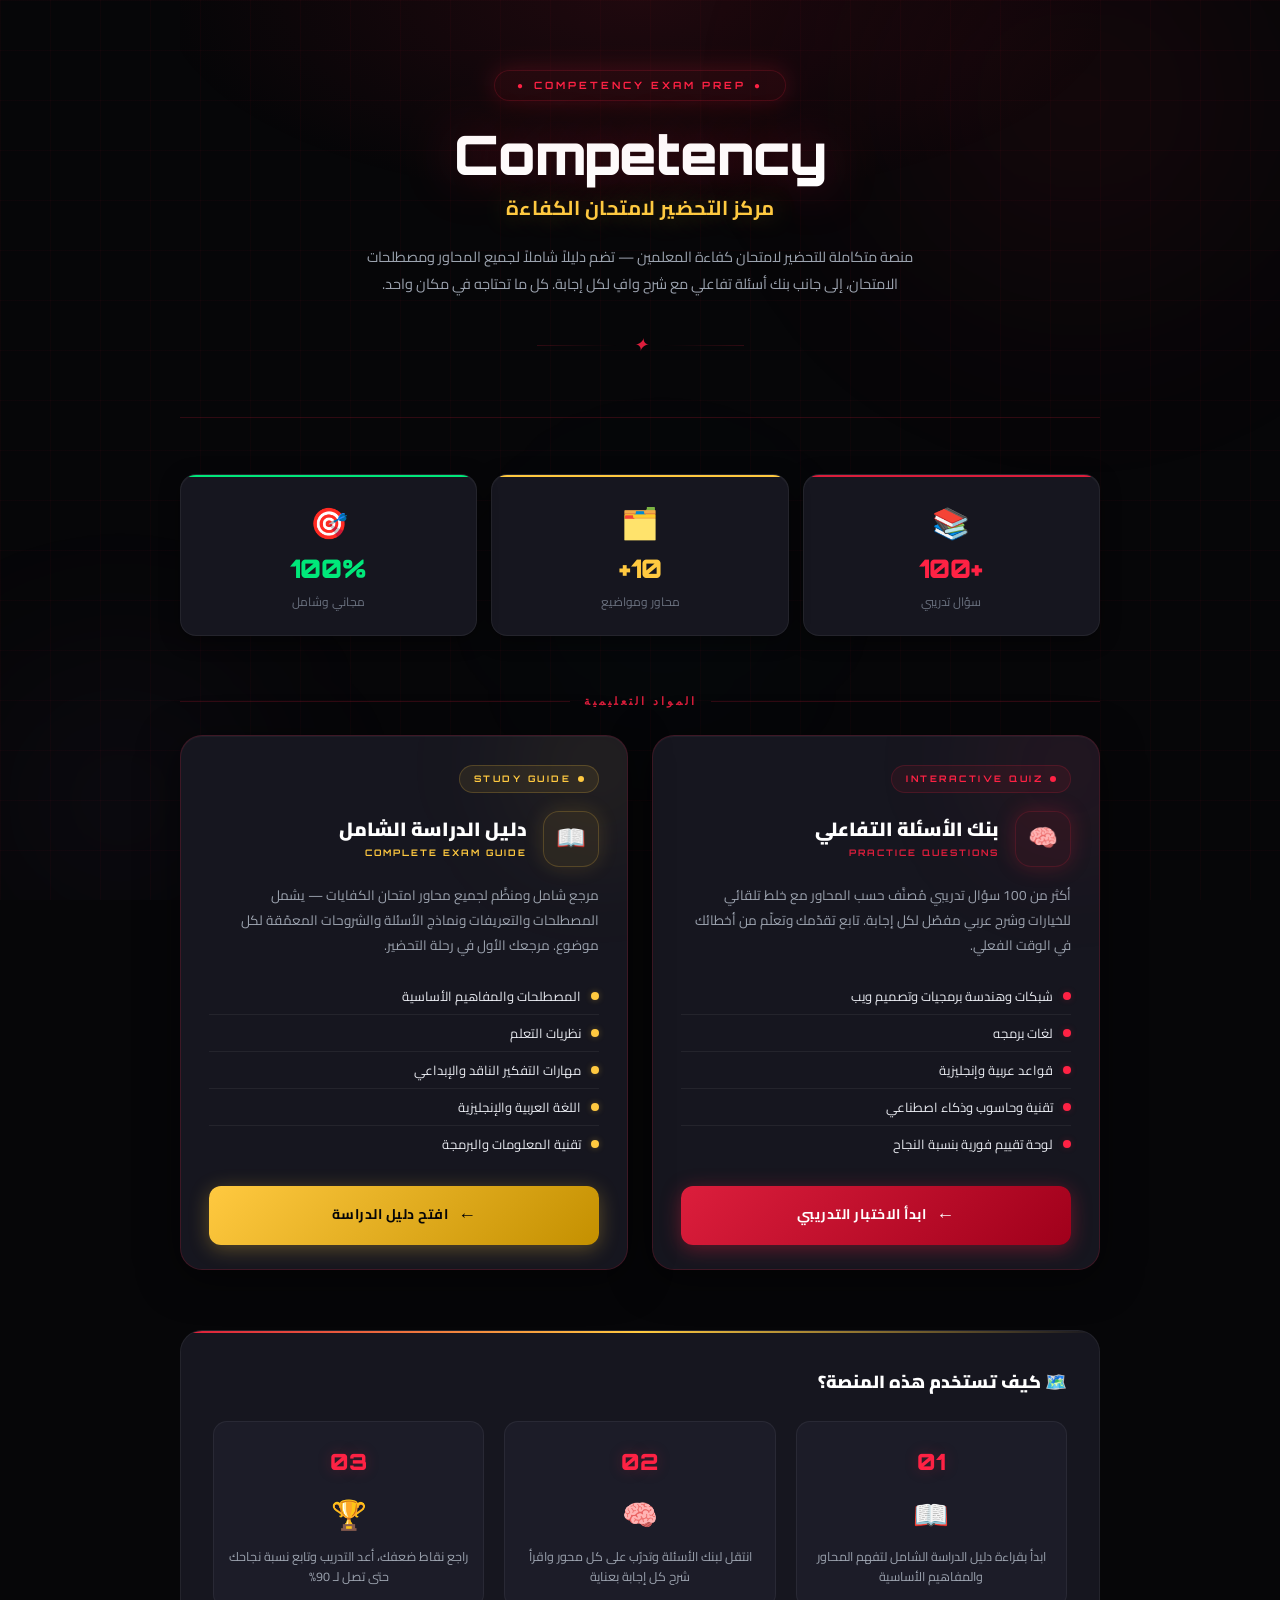
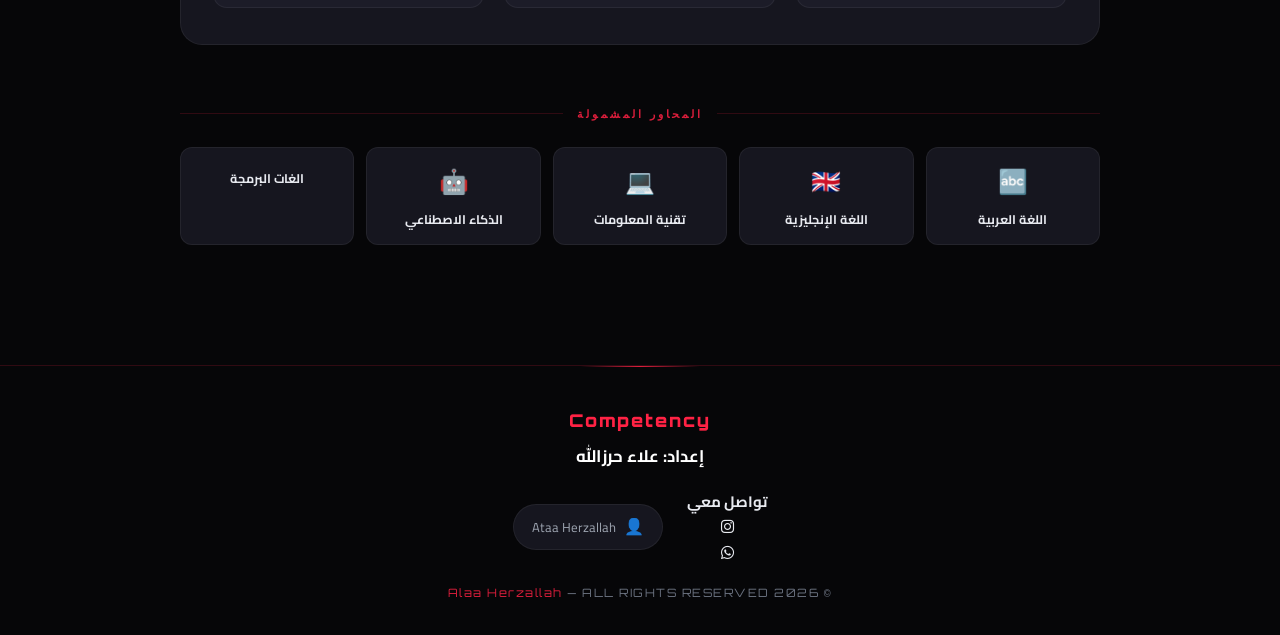
==== index.html @ ae992152 "Update exam guide link in index.html" ====
<!DOCTYPE html>
<html lang="ar" dir="rtl">

<head>
  <meta charset="UTF-8">
  <meta name="viewport" content="width=device-width, initial-scale=1.0">
  <title>كفاءة — المركز التعليمي</title>
  <link
    href="https://fonts.googleapis.com/css2?family=Orbitron:wght@400;600;700;900&family=Cairo:wght@300;400;600;700;900&family=Inter:wght@300;400;500;600;700&display=swap"
    rel="stylesheet">
  <link rel="stylesheet" href="https://cdnjs.cloudflare.com/ajax/libs/font-awesome/6.0.0-beta3/css/all.min.css">

  <style>
    /* ══════════════════════════════════════
   ROOT & RESET
══════════════════════════════════════ */
    :root {
      --black: #060608;
      --deep: #0d0d12;
      --surface: #111118;
      --card: #16161f;
      --card2: #1c1c28;
      --border: rgba(220, 30, 60, .2);
      --border2: rgba(255, 255, 255, .06);
      --red: #dc1e3c;
      --red2: #ff2244;
      --red-glow: rgba(220, 30, 60, .25);
      --red-dim: rgba(220, 30, 60, .08);
      --gold: #ffc940;
      --gold-dim: rgba(255, 201, 64, .08);
      --green: #00e87a;
      --blue: #00c8ff;
      --purple: #b48aff;
      --text: #e8eaf0;
      --muted: #6b7280;
      --muted2: #9ca3af;
    }

    *,
    *::before,
    *::after {
      margin: 0;
      padding: 0;
      box-sizing: border-box;
    }

    html {
      scroll-behavior: smooth;
    }

    body {
      font-family: Cairo, Inter, sans-serif;
      background: var(--black);
      color: var(--text);
      min-height: 100vh;
      overflow-x: hidden;
      font-size: 15px;
      line-height: 1.7;
    }

    a {
      text-decoration: none;
      color: inherit;
    }

    /* ══════════════════════════════════════
   ANIMATED BACKGROUND
══════════════════════════════════════ */
    .bg-layer {
      position: fixed;
      inset: 0;
      z-index: 0;
      pointer-events: none;
      overflow: hidden;
    }

    .bg-grid {
      position: absolute;
      inset: 0;
      background-image:
        linear-gradient(rgba(220, 30, 60, .04) 1px, transparent 1px),
        linear-gradient(90deg, rgba(220, 30, 60, .04) 1px, transparent 1px);
      background-size: 50px 50px;
    }

    .bg-orb {
      position: absolute;
      border-radius: 50%;
      filter: blur(90px);
      animation: orbPulse 8s ease-in-out infinite;
    }

    .orb1 {
      width: 600px;
      height: 600px;
      top: -200px;
      right: -100px;
      background: radial-gradient(circle, rgba(220, 30, 60, .09), transparent 70%);
      animation-delay: 0s;
    }

    .orb2 {
      width: 400px;
      height: 400px;
      bottom: -100px;
      left: -80px;
      background: radial-gradient(circle, rgba(180, 138, 255, .06), transparent 70%);
      animation-delay: -4s;
    }

    .orb3 {
      width: 300px;
      height: 300px;
      top: 50%;
      left: 40%;
      background: radial-gradient(circle, rgba(0, 200, 255, .04), transparent 70%);
      animation-delay: -2s;
    }

    @keyframes orbPulse {

      0%,
      100% {
        transform: scale(1)
      }

      50% {
        transform: scale(1.15)
      }
    }

    /* ══════════════════════════════════════
   LAYOUT
══════════════════════════════════════ */
    .page-wrap {
      position: relative;
      z-index: 1;
      max-width: 960px;
      margin: 0 auto;
      padding: 0 20px 60px;
    }

    /* ══════════════════════════════════════
   HERO HEADER
══════════════════════════════════════ */
    .hero {
      text-align: center;
      padding: 70px 24px 56px;
      position: relative;
      border-bottom: 1px solid var(--border);
      margin-bottom: 56px;
      overflow: hidden;
    }

    .hero::before {
      content: '';
      position: absolute;
      inset: 0;
      background: radial-gradient(ellipse 75% 70% at 50% 0%, rgba(220, 30, 60, .12), transparent 70%);
      pointer-events: none;
    }

    .hero-badge {
      display: inline-flex;
      align-items: center;
      gap: 8px;
      border: 1px solid var(--border);
      color: var(--red2);
      font-family: Orbitron, monospace;
      font-size: 10px;
      font-weight: 700;
      letter-spacing: 3px;
      padding: 6px 22px;
      border-radius: 20px;
      background: var(--red-dim);
      margin-bottom: 24px;
      text-transform: uppercase;
      box-shadow: 0 0 24px var(--red-glow);
      animation: badgePulse 3s ease-in-out infinite;
    }

    @keyframes badgePulse {

      0%,
      100% {
        box-shadow: 0 0 24px var(--red-glow)
      }

      50% {
        box-shadow: 0 0 44px rgba(220, 30, 60, .4)
      }
    }

    .hero-logo {
      font-family: Orbitron, monospace;
      font-size: clamp(2rem, 6vw, 3.4rem);
      font-weight: 900;
      color: #fff;
      letter-spacing: -1px;
      margin-bottom: 6px;
      text-shadow: 0 0 50px rgba(220, 30, 60, .4);
      line-height: 1.1;
    }

    .hero-logo span {
      color: var(--red2);
    }

    .hero-ar {
      font-family: Cairo, sans-serif;
      font-size: 1.25rem;
      font-weight: 700;
      color: var(--gold);
      margin-bottom: 18px;
      text-shadow: 0 0 24px rgba(255, 201, 64, .35);
      letter-spacing: .5px;
    }

    .hero-desc {
      font-size: 14.5px;
      color: var(--muted2);
      max-width: 580px;
      margin: 0 auto 32px;
      line-height: 1.9;
      direction: rtl;
    }

    /* Divider */
    .hero-divider {
      display: flex;
      align-items: center;
      justify-content: center;
      gap: 16px;
      margin-bottom: 0;
    }

    .hero-divider span {
      display: block;
      height: 1px;
      width: 80px;
      background: linear-gradient(90deg, transparent, var(--border));
    }

    .hero-divider span:last-child {
      background: linear-gradient(270deg, transparent, var(--border));
    }

    .hero-divider i {
      color: var(--red);
      font-size: 18px;
      animation: spin 8s linear infinite;
    }

    @keyframes spin {
      to {
        transform: rotate(360deg)
      }
    }

    /* ══════════════════════════════════════
   STATS ROW
══════════════════════════════════════ */
    .stats-row {
      display: grid;
      grid-template-columns: repeat(3, 1fr);
      gap: 14px;
      margin-bottom: 56px;
    }

    .stat-box {
      background: var(--card);
      border: 1px solid var(--border2);
      border-radius: 16px;
      padding: 22px 16px;
      text-align: center;
      position: relative;
      overflow: hidden;
      box-shadow: 0 4px 20px rgba(0, 0, 0, .4), 0 1px 0 rgba(255, 255, 255, .04) inset;
      transition: transform .25s, border-color .25s;
    }

    .stat-box:hover {
      transform: translateY(-3px);
      border-color: var(--border);
    }

    .stat-box::before {
      content: '';
      position: absolute;
      top: 0;
      left: 0;
      right: 0;
      height: 2px;
    }

    .stat-box:nth-child(1)::before {
      background: var(--red);
    }

    .stat-box:nth-child(2)::before {
      background: var(--gold);
    }

    .stat-box:nth-child(3)::before {
      background: var(--green);
    }

    .stat-icon {
      font-size: 1.9rem;
      margin-bottom: 8px;
      display: block;
    }

    .stat-num {
      font-family: Orbitron, monospace;
      font-size: 1.6rem;
      font-weight: 900;
      display: block;
      line-height: 1;
      margin-bottom: 6px;
    }

    .stat-box:nth-child(1) .stat-num {
      color: var(--red2);
    }

    .stat-box:nth-child(2) .stat-num {
      color: var(--gold);
    }

    .stat-box:nth-child(3) .stat-num {
      color: var(--green);
    }

    .stat-lbl {
      font-size: 12px;
      color: var(--muted);
      font-family: Cairo, sans-serif;
    }

    /* ══════════════════════════════════════
   SECTION TITLE
══════════════════════════════════════ */
    .sec-title {
      display: flex;
      align-items: center;
      gap: 14px;
      margin-bottom: 24px;
    }

    .sec-title-line {
      flex: 1;
      height: 1px;
      background: var(--border);
    }

    .sec-title-text {
      font-family: Orbitron, monospace;
      font-size: 11px;
      font-weight: 700;
      color: var(--red);
      letter-spacing: 3px;
      text-transform: uppercase;
      white-space: nowrap;
    }

    /* ══════════════════════════════════════
   CARDS GRID
══════════════════════════════════════ */
    .cards-grid {
      display: grid;
      grid-template-columns: repeat(auto-fit, minmax(380px, 1fr));
      gap: 24px;
      margin-bottom: 60px;
    }

    .resource-card {
      background: var(--card);
      border: 1px solid var(--border);
      border-radius: 22px;
      overflow: hidden;
      position: relative;
      transition: transform .3s, box-shadow .3s, border-color .3s;
      box-shadow: 0 8px 40px rgba(0, 0, 0, .5), 0 1px 0 rgba(255, 255, 255, .04) inset;
      animation: cardIn .4s ease both;
    }

    @keyframes cardIn {
      from {
        opacity: 0;
        transform: translateY(20px)
      }

      to {
        opacity: 1;
        transform: translateY(0)
      }
    }

    .resource-card:nth-child(2) {
      animation-delay: .12s;
    }

    .resource-card:hover {
      transform: translateY(-6px);
      box-shadow: 0 20px 60px rgba(0, 0, 0, .6), 0 0 40px var(--red-glow);
      border-color: var(--red2);
    }

    .card-glow {
      position: absolute;
      top: -80px;
      right: -80px;
      width: 220px;
      height: 220px;
      border-radius: 50%;
      filter: blur(60px);
      pointer-events: none;
      transition: opacity .3s;
    }

    .card-1 .card-glow {
      background: radial-gradient(circle, rgba(220, 30, 60, .15), transparent 70%);
    }

    .card-2 .card-glow {
      background: radial-gradient(circle, rgba(255, 201, 64, .12), transparent 70%);
    }

    .card-top {
      padding: 28px 28px 0;
      position: relative;
    }

    .card-tag {
      display: inline-flex;
      align-items: center;
      gap: 7px;
      font-family: Orbitron, monospace;
      font-size: 9px;
      font-weight: 700;
      letter-spacing: 2.5px;
      text-transform: uppercase;
      padding: 5px 14px;
      border-radius: 14px;
      margin-bottom: 18px;
    }

    .card-1 .card-tag {
      background: var(--red-dim);
      color: var(--red2);
      border: 1px solid var(--border);
    }

    .card-2 .card-tag {
      background: var(--gold-dim);
      color: var(--gold);
      border: 1px solid rgba(255, 201, 64, .2);
    }

    .card-tag-dot {
      width: 6px;
      height: 6px;
      border-radius: 50%;
      animation: tagBlink 2s ease-in-out infinite;
    }

    .card-1 .card-tag-dot {
      background: var(--red2);
    }

    .card-2 .card-tag-dot {
      background: var(--gold);
    }

    @keyframes tagBlink {

      0%,
      100% {
        opacity: 1
      }

      50% {
        opacity: .3
      }
    }

    .card-icon-wrap {
      display: flex;
      align-items: center;
      gap: 16px;
      margin-bottom: 16px;
    }

    .card-icon {
      width: 56px;
      height: 56px;
      border-radius: 16px;
      display: flex;
      align-items: center;
      justify-content: center;
      font-size: 24px;
      flex-shrink: 0;
    }

    .card-1 .card-icon {
      background: var(--red-dim);
      border: 1px solid var(--border);
      box-shadow: 0 0 20px var(--red-glow);
    }

    .card-2 .card-icon {
      background: var(--gold-dim);
      border: 1px solid rgba(255, 201, 64, .2);
      box-shadow: 0 0 20px rgba(255, 201, 64, .15);
    }

    .card-title-wrap {
      flex: 1;
    }

    .card-title {
      font-family: Cairo, sans-serif;
      font-size: 1.2rem;
      font-weight: 900;
      color: #fff;
      line-height: 1.3;
      margin-bottom: 3px;
      direction: rtl;
    }

    .card-en-title {
      font-family: Orbitron, monospace;
      font-size: 9px;
      font-weight: 700;
      letter-spacing: 2px;
      text-transform: uppercase;
    }

    .card-1 .card-en-title {
      color: var(--red);
    }

    .card-2 .card-en-title {
      color: var(--gold);
    }

    .card-body {
      padding: 0 28px 24px;
    }

    .card-desc {
      font-size: 13.5px;
      color: var(--muted2);
      line-height: 1.85;
      margin-bottom: 20px;
      direction: rtl;
    }

    /* Features list */
    .card-features {
      list-style: none;
      margin-bottom: 24px;
    }

    .card-features li {
      display: flex;
      align-items: center;
      gap: 10px;
      font-size: 13px;
      color: var(--text);
      padding: 7px 0;
      border-bottom: 1px solid var(--border2);
      direction: rtl;
    }

    .card-features li:last-child {
      border-bottom: none;
    }

    .feat-dot {
      width: 8px;
      height: 8px;
      border-radius: 50%;
      flex-shrink: 0;
    }

    .card-1 .feat-dot {
      background: var(--red2);
      box-shadow: 0 0 6px var(--red-glow);
    }

    .card-2 .feat-dot {
      background: var(--gold);
      box-shadow: 0 0 6px rgba(255, 201, 64, .3);
    }

    /* CTA Button */
    .card-cta {
      display: flex;
      align-items: center;
      justify-content: center;
      gap: 10px;
      width: 100%;
      padding: 14px 24px;
      border-radius: 12px;
      font-family: Cairo, sans-serif;
      font-size: 14px;
      font-weight: 700;
      letter-spacing: .5px;
      border: none;
      transition: .25s;
      cursor: pointer;
      position: relative;
      overflow: hidden;
    }

    .card-cta::before {
      content: '';
      position: absolute;
      inset: 0;
      background: rgba(255, 255, 255, 0);
      transition: .2s;
    }

    .card-cta:hover::before {
      background: rgba(255, 255, 255, .05);
    }

    .card-1 .card-cta {
      background: linear-gradient(135deg, var(--red), #a0001b);
      color: #fff;
      box-shadow: 0 4px 20px rgba(220, 30, 60, .4);
    }

    .card-1 .card-cta:hover {
      box-shadow: 0 6px 30px rgba(220, 30, 60, .6);
      transform: translateY(-1px);
    }

    .card-2 .card-cta {
      background: linear-gradient(135deg, var(--gold), #c49000);
      color: var(--black);
      box-shadow: 0 4px 20px rgba(255, 201, 64, .3);
    }

    .card-2 .card-cta:hover {
      box-shadow: 0 6px 30px rgba(255, 201, 64, .5);
      transform: translateY(-1px);
    }

    .cta-arrow {
      font-size: 18px;
      transition: transform .25s;
    }

    .card-cta:hover .cta-arrow {
      transform: translateX(-4px);
    }

    /* ══════════════════════════════════════
   HOW TO USE SECTION
══════════════════════════════════════ */
    .how-section {
      background: var(--card);
      border: 1px solid var(--border2);
      border-radius: 22px;
      padding: 36px 32px;
      margin-bottom: 60px;
      position: relative;
      overflow: hidden;
    }

    .how-section::before {
      content: '';
      position: absolute;
      top: 0;
      left: 0;
      right: 0;
      height: 2px;
      background: linear-gradient(90deg, var(--red), var(--gold), transparent);
    }

    .how-title {
      font-family: Cairo, sans-serif;
      font-size: 1.1rem;
      font-weight: 900;
      color: #fff;
      margin-bottom: 24px;
      direction: rtl;
      display: flex;
      align-items: center;
      gap: 10px;
    }

    .steps-grid {
      display: grid;
      grid-template-columns: repeat(3, 1fr);
      gap: 20px;
    }

    .step-item {
      text-align: center;
      padding: 20px 12px;
      background: var(--card2);
      border-radius: 14px;
      border: 1px solid var(--border2);
      transition: .25s;
    }

    .step-item:hover {
      border-color: var(--border);
      transform: translateY(-2px);
    }

    .step-num {
      font-family: Orbitron, monospace;
      font-size: 1.4rem;
      font-weight: 900;
      color: var(--red2);
      display: block;
      margin-bottom: 10px;
      text-shadow: 0 0 14px var(--red-glow);
    }

    .step-icon {
      font-size: 1.8rem;
      display: block;
      margin-bottom: 8px;
    }

    .step-text {
      font-size: 12.5px;
      color: var(--muted2);
      font-family: Cairo, sans-serif;
      direction: rtl;
      line-height: 1.6;
    }

    /* ══════════════════════════════════════
   TOPICS SECTION
══════════════════════════════════════ */
    .topics-section {
      margin-bottom: 60px;
    }

    .topics-grid {
      display: grid;
      grid-template-columns: repeat(auto-fill, minmax(160px, 1fr));
      gap: 12px;
    }

    .topic-pill {
      background: var(--card);
      border: 1px solid var(--border2);
      border-radius: 12px;
      padding: 14px 16px;
      text-align: center;
      transition: .25s;
      cursor: default;
    }

    .topic-pill:hover {
      border-color: var(--red);
      background: var(--red-dim);
    }

    .topic-pill-icon {
      font-size: 1.5rem;
      display: block;
      margin-bottom: 6px;
    }

    .topic-pill-name {
      font-size: 12.5px;
      color: var(--text);
      font-family: Cairo, sans-serif;
      font-weight: 700;
    }

    /* ══════════════════════════════════════
   FOOTER
══════════════════════════════════════ */
    footer {
      border-top: 1px solid var(--border);
      padding: 40px 24px 32px;
      text-align: center;
      position: relative;
    }

    footer::before {
      content: '';
      position: absolute;
      top: 0;
      left: 50%;
      transform: translateX(-50%);
      width: 120px;
      height: 1px;
      background: linear-gradient(90deg, transparent, var(--red), transparent);
    }

    .footer-logo {
      font-family: Orbitron, monospace;
      font-size: 1.1rem;
      font-weight: 900;
      color: var(--red2);
      letter-spacing: 2px;
      margin-bottom: 6px;
    }

    .footer-name {
      font-family: Cairo, sans-serif;
      font-size: 1.05rem;
      font-weight: 700;
      color: #fff;
      margin-bottom: 18px;
    }

    .footer-info {
      display: flex;
      flex-wrap: wrap;
      align-items: center;
      justify-content: center;
      gap: 24px;
      margin-bottom: 18px;
    }

    .footer-item {
      display: flex;
      align-items: center;
      gap: 8px;
      font-size: 13px;
      color: var(--muted2);
      font-family: Cairo, sans-serif;
      background: var(--card);
      border: 1px solid var(--border2);
      padding: 8px 18px;
      border-radius: 50px;
      transition: .2s;
    }

    .footer-item:hover {
      border-color: var(--border);
      color: var(--text);
    }

    .footer-item-icon {
      font-size: 16px;
    }

    .footer-copy {
      font-size: 11.5px;
      color: var(--muted);
      font-family: Orbitron, monospace;
      letter-spacing: 1.5px;
    }

    .footer-copy span {
      color: var(--red);
    }

    /* ══════════════════════════════════════
   RESPONSIVE
══════════════════════════════════════ */
    @media (max-width: 640px) {
      .cards-grid {
        grid-template-columns: 1fr;
      }

      .stats-row {
        grid-template-columns: repeat(3, 1fr);
      }

      .steps-grid {
        grid-template-columns: 1fr;
      }

      .hero-logo {
        font-size: 1.8rem;
      }

      .how-section {
        padding: 24px 18px;
      }

      .footer-info {
        flex-direction: column;
        gap: 10px;
      }
    }
  </style>
</head>

<body>

  <!-- Animated Background -->
  <div class="bg-layer">
    <div class="bg-grid"></div>
    <div class="bg-orb orb1"></div>
    <div class="bg-orb orb2"></div>
    <div class="bg-orb orb3"></div>
  </div>

  <div class="page-wrap">

    <!-- ══════ HERO ══════ -->
    <header class="hero">
      <div class="hero-badge">
        <span>●</span> Competency EXAM PREP <span>●</span>
      </div>
      <h1 class="hero-logo">Competency</span></h1>
      <div class="hero-ar">مركز التحضير لامتحان الكفاءة</div>
      <p class="hero-desc">
        منصة متكاملة للتحضير لامتحان كفاءة المعلمين — تضم دليلاً شاملاً لجميع المحاور ومصطلحات الامتحان، إلى جانب بنك
        أسئلة تفاعلي مع شرح وافٍ لكل إجابة. كل ما تحتاجه في مكان واحد.
      </p>
      <div class="hero-divider">
        <span></span>
        <i>✦</i>
        <span></span>
      </div>
    </header>

    <!-- ══════ STATS ══════ -->
    <div class="stats-row">
      <div class="stat-box">
        <span class="stat-icon">📚</span>
        <span class="stat-num">+100</span>
        <span class="stat-lbl">سؤال تدريبي</span>
      </div>
      <div class="stat-box">
        <span class="stat-icon">🗂️</span>
        <span class="stat-num">10+</span>
        <span class="stat-lbl">محاور ومواضيع</span>
      </div>
      <div class="stat-box">
        <span class="stat-icon">🎯</span>
        <span class="stat-num">100%</span>
        <span class="stat-lbl">مجاني وشامل</span>
      </div>
    </div>

    <!-- ══════ SECTION TITLE ══════ -->
    <div class="sec-title">
      <div class="sec-title-line"></div>
      <div class="sec-title-text">المواد التعليمية</div>
      <div class="sec-title-line"></div>
    </div>

    <!-- ══════ CARDS ══════ -->
    <div class="cards-grid">

      <!-- Card 1: Quiz -->
      <div class="resource-card card-1">
        <div class="card-glow"></div>
        <div class="card-top">
          <div class="card-tag">
            <span class="card-tag-dot"></span>
            INTERACTIVE QUIZ
          </div>
          <div class="card-icon-wrap">
            <div class="card-icon">🧠</div>
            <div class="card-title-wrap">
              <div class="card-title">بنك الأسئلة التفاعلي</div>
              <div class="card-en-title">Practice Questions</div>
            </div>
          </div>
        </div>
        <div class="card-body">
          <p class="card-desc">
            أكثر من 100 سؤال تدريبي مُصنَّف حسب المحاور مع خلط تلقائي للخيارات وشرح عربي مفصّل لكل إجابة. تابع تقدّمك
            وتعلّم من أخطائك في الوقت الفعلي.
          </p>
          <ul class="card-features">
            <li><span class="feat-dot"></span>شبكات وهندسة برمجيات وتصميم ويب</li>
            <li><span class="feat-dot"></span>لغات برمجه </li>
            <li><span class="feat-dot"></span>قواعد عربية وإنجليزية</li>
            <li><span class="feat-dot"></span>تقنية وحاسوب وذكاء اصطناعي</li>
            <li><span class="feat-dot"></span>لوحة تقييم فورية بنسبة النجاح</li>
          </ul>
          <a href="quiz.html" class="card-cta">
            <span class="cta-arrow">←</span>
            ابدأ الاختبار التدريبي
          </a>
        </div>
      </div>

      <!-- Card 2: Study Guide -->
      <div class="resource-card card-2">
        <div class="card-glow"></div>
        <div class="card-top">
          <div class="card-tag">
            <span class="card-tag-dot"></span>
            STUDY GUIDE
          </div>
          <div class="card-icon-wrap">
            <div class="card-icon">📖</div>
            <div class="card-title-wrap">
              <div class="card-title">دليل الدراسة الشامل</div>
              <div class="card-en-title">Complete Exam Guide</div>
            </div>
          </div>
        </div>
        <div class="card-body">
          <p class="card-desc">
            مرجع شامل ومنظَّم لجميع محاور امتحان الكفايات — يشمل المصطلحات والتعريفات ونماذج الأسئلة والشروحات المعمّقة
            لكل موضوع. مرجعك الأول في رحلة التحضير.
          </p>
          <ul class="card-features">
            <li><span class="feat-dot"></span>المصطلحات والمفاهيم الأساسية</li>
            <li><span class="feat-dot"></span>نظريات التعلم </li>
            <li><span class="feat-dot"></span>مهارات التفكير الناقد والإبداعي</li>
            <li><span class="feat-dot"></span>اللغة العربية والإنجليزية</li>
            <li><span class="feat-dot"></span>تقنية المعلومات والبرمجة</li>
          </ul>
          <a href="competency_exam_guide.html" class="card-cta">
            <span class="cta-arrow">←</span>
            افتح دليل الدراسة
          </a>
        </div>
      </div>

    </div>

    <!-- ══════ HOW TO USE ══════ -->
    <div class="how-section">
      <div class="how-title">🗺️ كيف تستخدم هذه المنصة؟</div>
      <div class="steps-grid">
        <div class="step-item">
          <span class="step-num">01</span>
          <span class="step-icon">📖</span>
          <div class="step-text">ابدأ بقراءة دليل الدراسة الشامل لتفهم المحاور والمفاهيم الأساسية</div>
        </div>
        <div class="step-item">
          <span class="step-num">02</span>
          <span class="step-icon">🧠</span>
          <div class="step-text">انتقل لبنك الأسئلة وتدرّب على كل محور واقرأ شرح كل إجابة بعناية</div>
        </div>
        <div class="step-item">
          <span class="step-num">03</span>
          <span class="step-icon">🏆</span>
          <div class="step-text">راجع نقاط ضعفك، أعد التدريب وتابع نسبة نجاحك حتى تصل لـ 90%</div>
        </div>
      </div>
    </div>

    <!-- ══════ TOPICS ══════ -->
    <div class="topics-section">
      <div class="sec-title">
        <div class="sec-title-line"></div>
        <div class="sec-title-text">المحاور المشمولة</div>
        <div class="sec-title-line"></div>
      </div>
      <div class="topics-grid">


        <div class="topic-pill">
          <span class="topic-pill-icon">🔤</span>
          <div class="topic-pill-name">اللغة العربية</div>
        </div>
        <div class="topic-pill">
          <span class="topic-pill-icon">🇬🇧</span>
          <div class="topic-pill-name">اللغة الإنجليزية</div>
        </div>
        <div class="topic-pill">
          <span class="topic-pill-icon">💻</span>
          <div class="topic-pill-name">تقنية المعلومات</div>
        </div>

        <div class="topic-pill">
          <span class="topic-pill-icon">🤖</span>
          <div class="topic-pill-name">الذكاء الاصطناعي</div>
        </div>
        <div class="topic-pill">
          <span class="topic-pill-icon"></span>
          <div class="topic-pill-name">الغات البرمجة</div>
        </div>
      </div>
    </div>

  </div><!-- end page-wrap -->

  <!-- ══════ FOOTER ══════ -->
  <footer>
    <div class="footer-logo">Competency</div>
    <div class="footer-name">إعداد: علاء حرزالله</div>
    <div class="footer-info">
<div class="footer-col">
          <h4>تواصل معي</h4>

          <div class="contact-cards">

            <a href="https://www.instagram.com/alaaherzallah05" target="_blank" class="contact-card instagram">
              <div class="c-icon">
                <i class="fab fa-instagram"></i>
              </div>
              <div class="c-info">
              </div>
            </a>

            <a href="https://wa.me/962775725298" target="_blank" class="contact-card whatsapp">
              <div class="c-icon">
                <i class="fab fa-whatsapp"></i>
              </div>
              <div class="c-info">              
              </div>
            </a>

          </div>
        </div>
      <div class="footer-item">
        <span class="footer-item-icon">👤</span>
        <span> Ataa Herzallah</span>
      </div>
    </div>
    <div class="footer-copy">© 2026 <span>Alaa Herzallah</span> — ALL RIGHTS RESERVED</div>
  </footer>

</body>

</html>
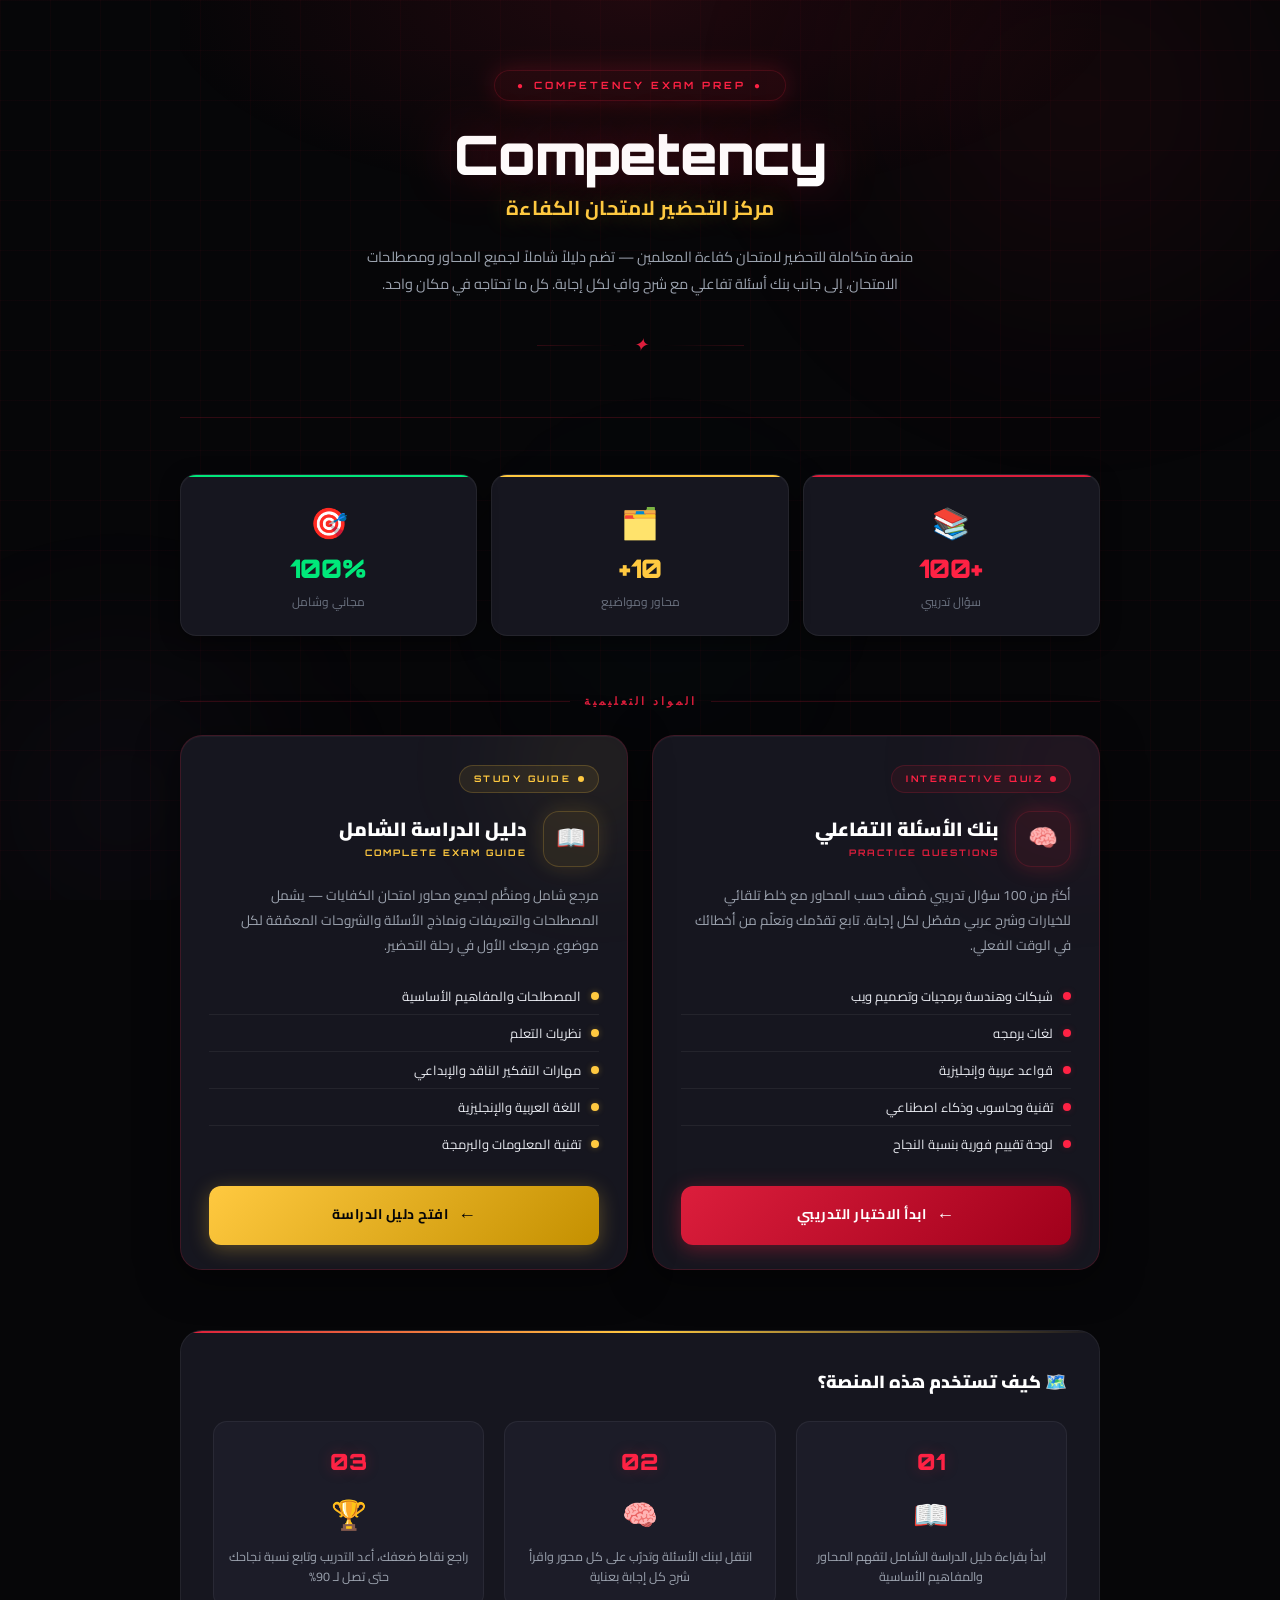
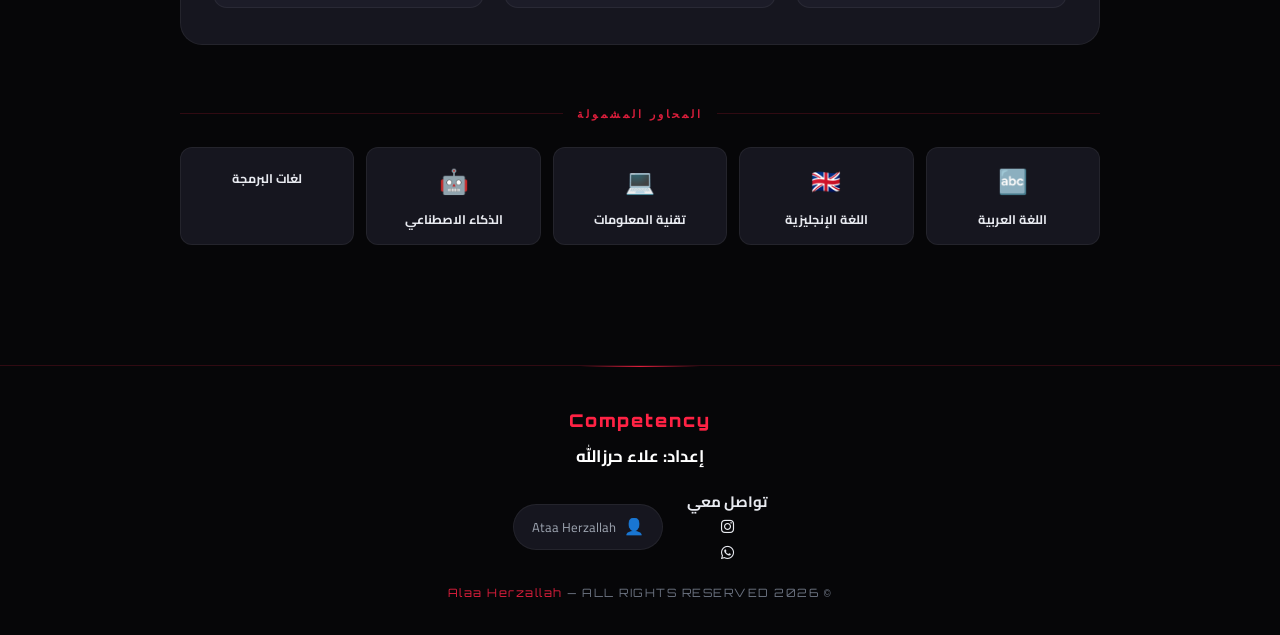
==== commit a161642e: "Fix HTML for programming languages topic pill" ====
--- a/index.html
+++ b/index.html
@@ -1072,8 +1072,8 @@
           <div class="topic-pill-name">الذكاء الاصطناعي</div>
         </div>
         <div class="topic-pill">
-          <span class="topic-pill-icon"></span>
-          <div class="topic-pill-name">الغات البرمجة</div>
+          <span class="topic-pill-icon"></></span>
+          <div class="topic-pill-name">لغات البرمجة</div>
         </div>
       </div>
     </div>
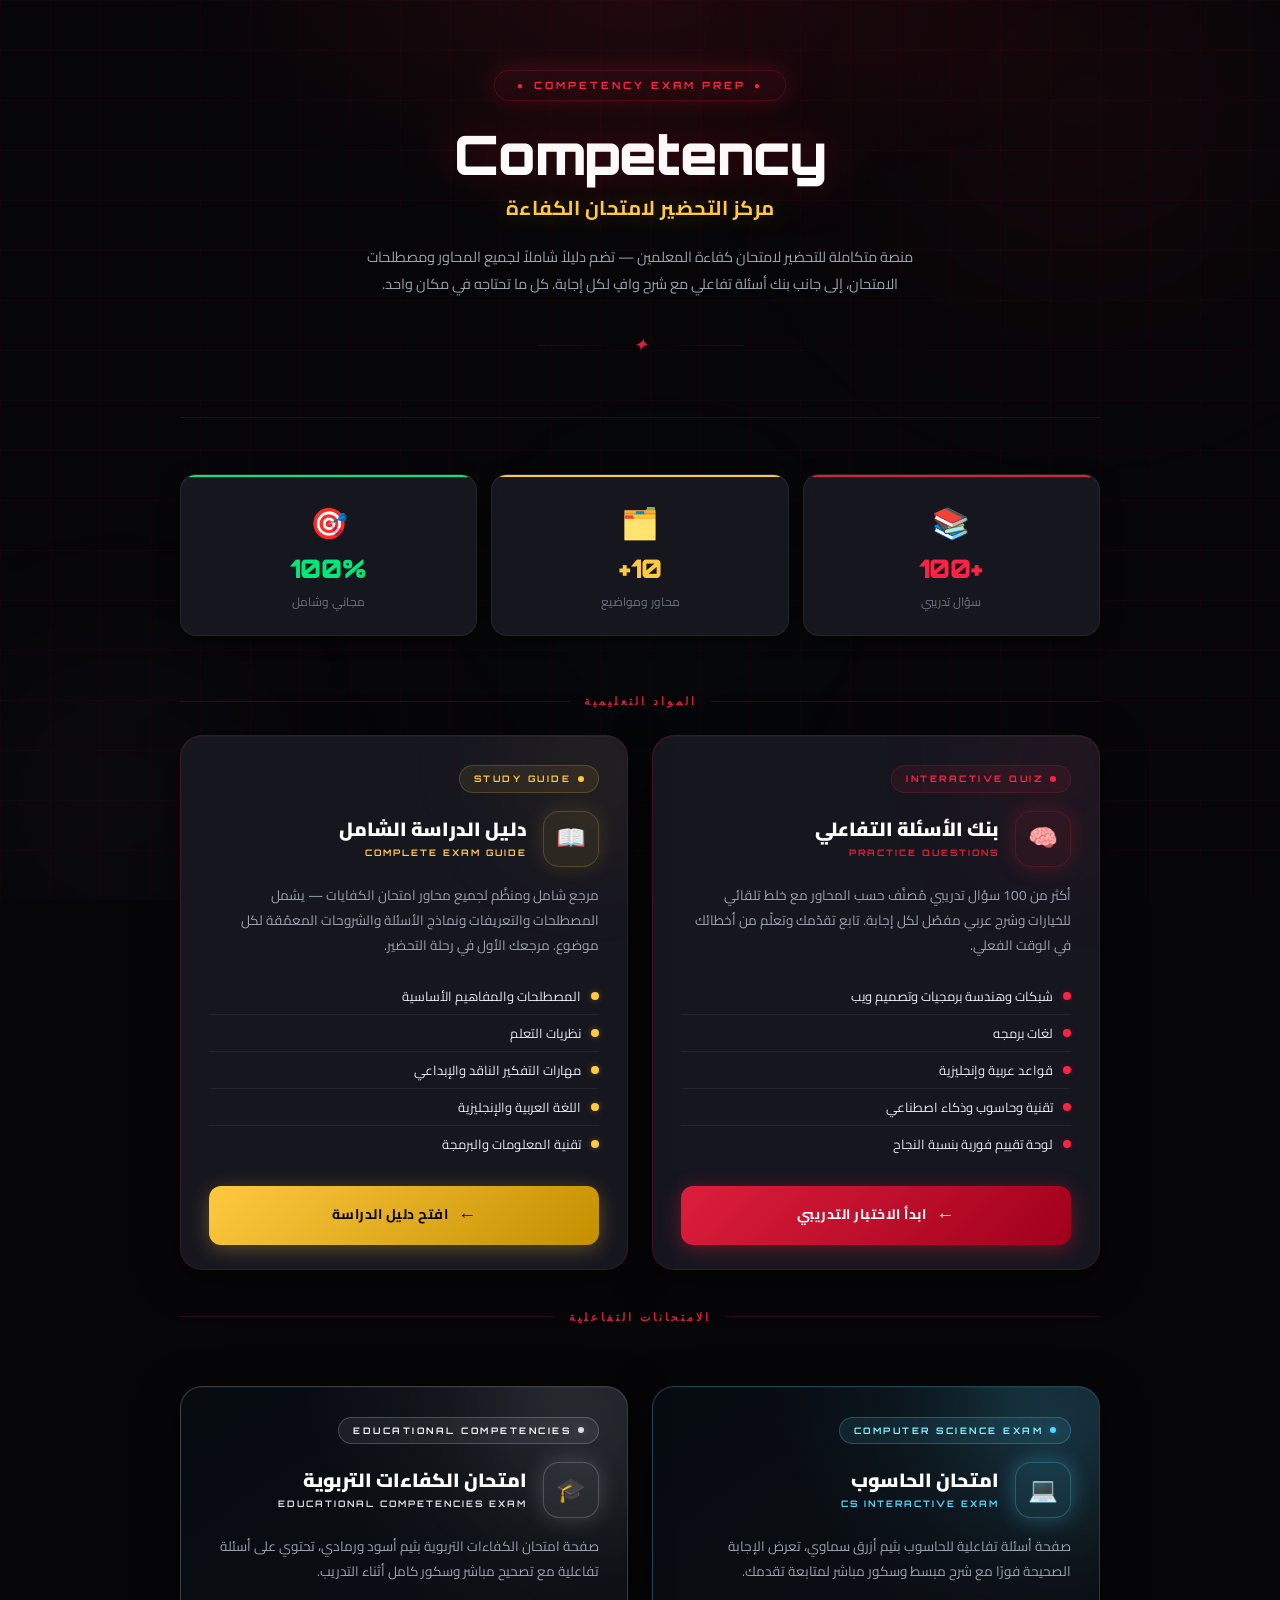
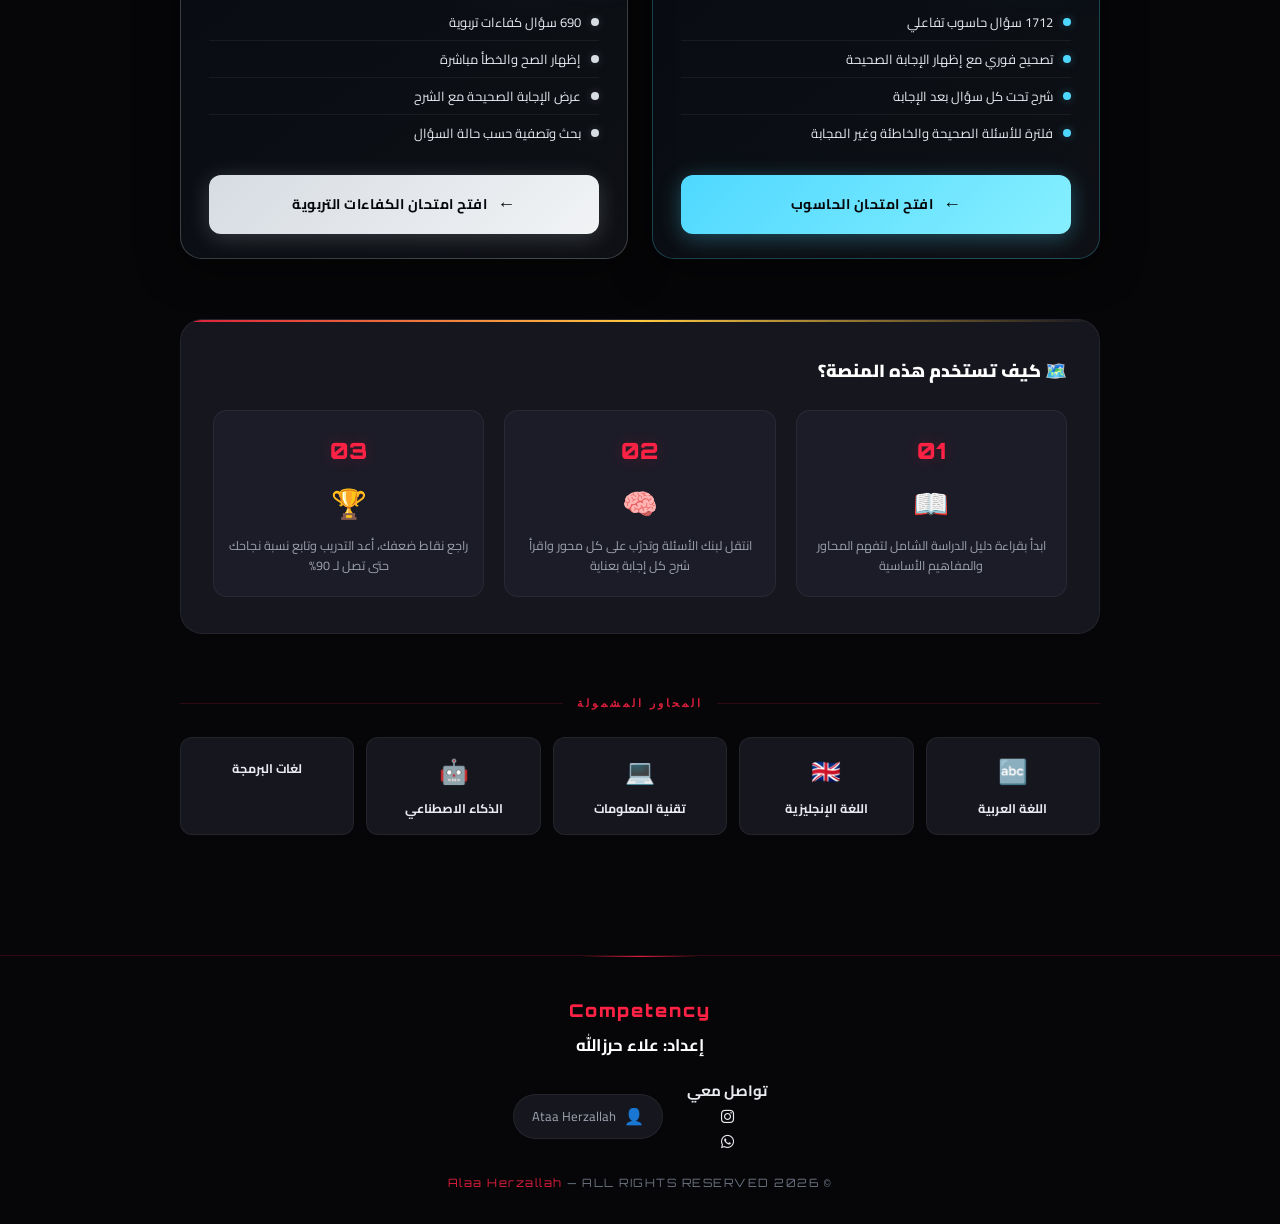
==== commit 658aefc8: "Add exam cards section with styles and content" ====
--- a/index.html
+++ b/index.html
@@ -658,6 +658,91 @@
       transform: translateX(-4px);
     }
 
+
+
+    /* ══════════════════════════════════════
+   EXAM CARDS THEMES
+══════════════════════════════════════ */
+    .exam-section {
+      margin-top: -22px;
+      margin-bottom: 60px;
+    }
+
+    .exam-card-cs {
+      --exam-main: #4fd8ff;
+      --exam-main2: #86efff;
+      --exam-dim: rgba(79, 216, 255, .09);
+      --exam-border: rgba(79, 216, 255, .26);
+      --exam-glow: rgba(79, 216, 255, .32);
+    }
+
+    .exam-card-edu {
+      --exam-main: #d7dce2;
+      --exam-main2: #f1f3f5;
+      --exam-dim: rgba(210, 214, 220, .08);
+      --exam-border: rgba(210, 214, 220, .24);
+      --exam-glow: rgba(210, 214, 220, .22);
+    }
+
+    .resource-card.exam-card-cs,
+    .resource-card.exam-card-edu {
+      border-color: var(--exam-border);
+      background:
+        radial-gradient(circle at 80% 0%, var(--exam-dim), transparent 40%),
+        linear-gradient(145deg, rgba(7, 12, 18, .96), rgba(15, 17, 22, .94));
+    }
+
+    .resource-card.exam-card-cs:hover,
+    .resource-card.exam-card-edu:hover {
+      border-color: var(--exam-main);
+      box-shadow: 0 20px 60px rgba(0, 0, 0, .62), 0 0 42px var(--exam-glow);
+    }
+
+    .exam-card-cs .card-glow,
+    .exam-card-edu .card-glow {
+      background: radial-gradient(circle, var(--exam-glow), transparent 70%);
+    }
+
+    .exam-card-cs .card-tag,
+    .exam-card-edu .card-tag {
+      background: var(--exam-dim);
+      color: var(--exam-main2);
+      border: 1px solid var(--exam-border);
+    }
+
+    .exam-card-cs .card-tag-dot,
+    .exam-card-edu .card-tag-dot,
+    .exam-card-cs .feat-dot,
+    .exam-card-edu .feat-dot {
+      background: var(--exam-main);
+      box-shadow: 0 0 10px var(--exam-glow);
+    }
+
+    .exam-card-cs .card-icon,
+    .exam-card-edu .card-icon {
+      background: var(--exam-dim);
+      border: 1px solid var(--exam-border);
+      box-shadow: 0 0 22px var(--exam-glow);
+    }
+
+    .exam-card-cs .card-en-title,
+    .exam-card-edu .card-en-title {
+      color: var(--exam-main);
+    }
+
+    .exam-card-cs .card-cta,
+    .exam-card-edu .card-cta {
+      background: linear-gradient(135deg, var(--exam-main), var(--exam-main2));
+      color: #05070a;
+      box-shadow: 0 4px 22px var(--exam-glow);
+    }
+
+    .exam-card-cs .card-cta:hover,
+    .exam-card-edu .card-cta:hover {
+      box-shadow: 0 7px 34px var(--exam-glow);
+      transform: translateY(-1px);
+    }
+
     /* ══════════════════════════════════════
    HOW TO USE SECTION
 ══════════════════════════════════════ */
@@ -1022,6 +1107,85 @@
 
     </div>
 
+
+
+    <!-- ══════ INTERACTIVE EXAMS ══════ -->
+    <div class="sec-title exam-section">
+      <div class="sec-title-line"></div>
+      <div class="sec-title-text">الامتحانات التفاعلية</div>
+      <div class="sec-title-line"></div>
+    </div>
+
+    <div class="cards-grid">
+
+      <!-- Card 3: CS Exam -->
+      <div class="resource-card exam-card-cs">
+        <div class="card-glow"></div>
+        <div class="card-top">
+          <div class="card-tag">
+            <span class="card-tag-dot"></span>
+            COMPUTER SCIENCE EXAM
+          </div>
+          <div class="card-icon-wrap">
+            <div class="card-icon">💻</div>
+            <div class="card-title-wrap">
+              <div class="card-title">امتحان الحاسوب</div>
+              <div class="card-en-title">CS Interactive Exam</div>
+            </div>
+          </div>
+        </div>
+        <div class="card-body">
+          <p class="card-desc">
+            صفحة أسئلة تفاعلية للحاسوب بثيم أزرق سماوي، تعرض الإجابة الصحيحة فورًا مع شرح مبسط وسكور مباشر لمتابعة تقدمك.
+          </p>
+          <ul class="card-features">
+            <li><span class="feat-dot"></span>1712 سؤال حاسوب تفاعلي</li>
+            <li><span class="feat-dot"></span>تصحيح فوري مع إظهار الإجابة الصحيحة</li>
+            <li><span class="feat-dot"></span>شرح تحت كل سؤال بعد الإجابة</li>
+            <li><span class="feat-dot"></span>فلترة للأسئلة الصحيحة والخاطئة وغير المجابة</li>
+          </ul>
+          <a href="CS.html" class="card-cta">
+            <span class="cta-arrow">←</span>
+            افتح امتحان الحاسوب
+          </a>
+        </div>
+      </div>
+
+      <!-- Card 4: Educational Competencies Exam -->
+      <div class="resource-card exam-card-edu">
+        <div class="card-glow"></div>
+        <div class="card-top">
+          <div class="card-tag">
+            <span class="card-tag-dot"></span>
+            EDUCATIONAL COMPETENCIES
+          </div>
+          <div class="card-icon-wrap">
+            <div class="card-icon">🎓</div>
+            <div class="card-title-wrap">
+              <div class="card-title">امتحان الكفاءات التربوية</div>
+              <div class="card-en-title">Educational Competencies Exam</div>
+            </div>
+          </div>
+        </div>
+        <div class="card-body">
+          <p class="card-desc">
+            صفحة امتحان الكفاءات التربوية بثيم أسود ورمادي، تحتوي على أسئلة تفاعلية مع تصحيح مباشر وسكور كامل أثناء التدريب.
+          </p>
+          <ul class="card-features">
+            <li><span class="feat-dot"></span>690 سؤال كفاءات تربوية</li>
+            <li><span class="feat-dot"></span>إظهار الصح والخطأ مباشرة</li>
+            <li><span class="feat-dot"></span>عرض الإجابة الصحيحة مع الشرح</li>
+            <li><span class="feat-dot"></span>بحث وتصفية حسب حالة السؤال</li>
+          </ul>
+          <a href="Educational_competencies.html" class="card-cta">
+            <span class="cta-arrow">←</span>
+            افتح امتحان الكفاءات التربوية
+          </a>
+        </div>
+      </div>
+
+    </div>
+
     <!-- ══════ HOW TO USE ══════ -->
     <div class="how-section">
       <div class="how-title">🗺️ كيف تستخدم هذه المنصة؟</div>
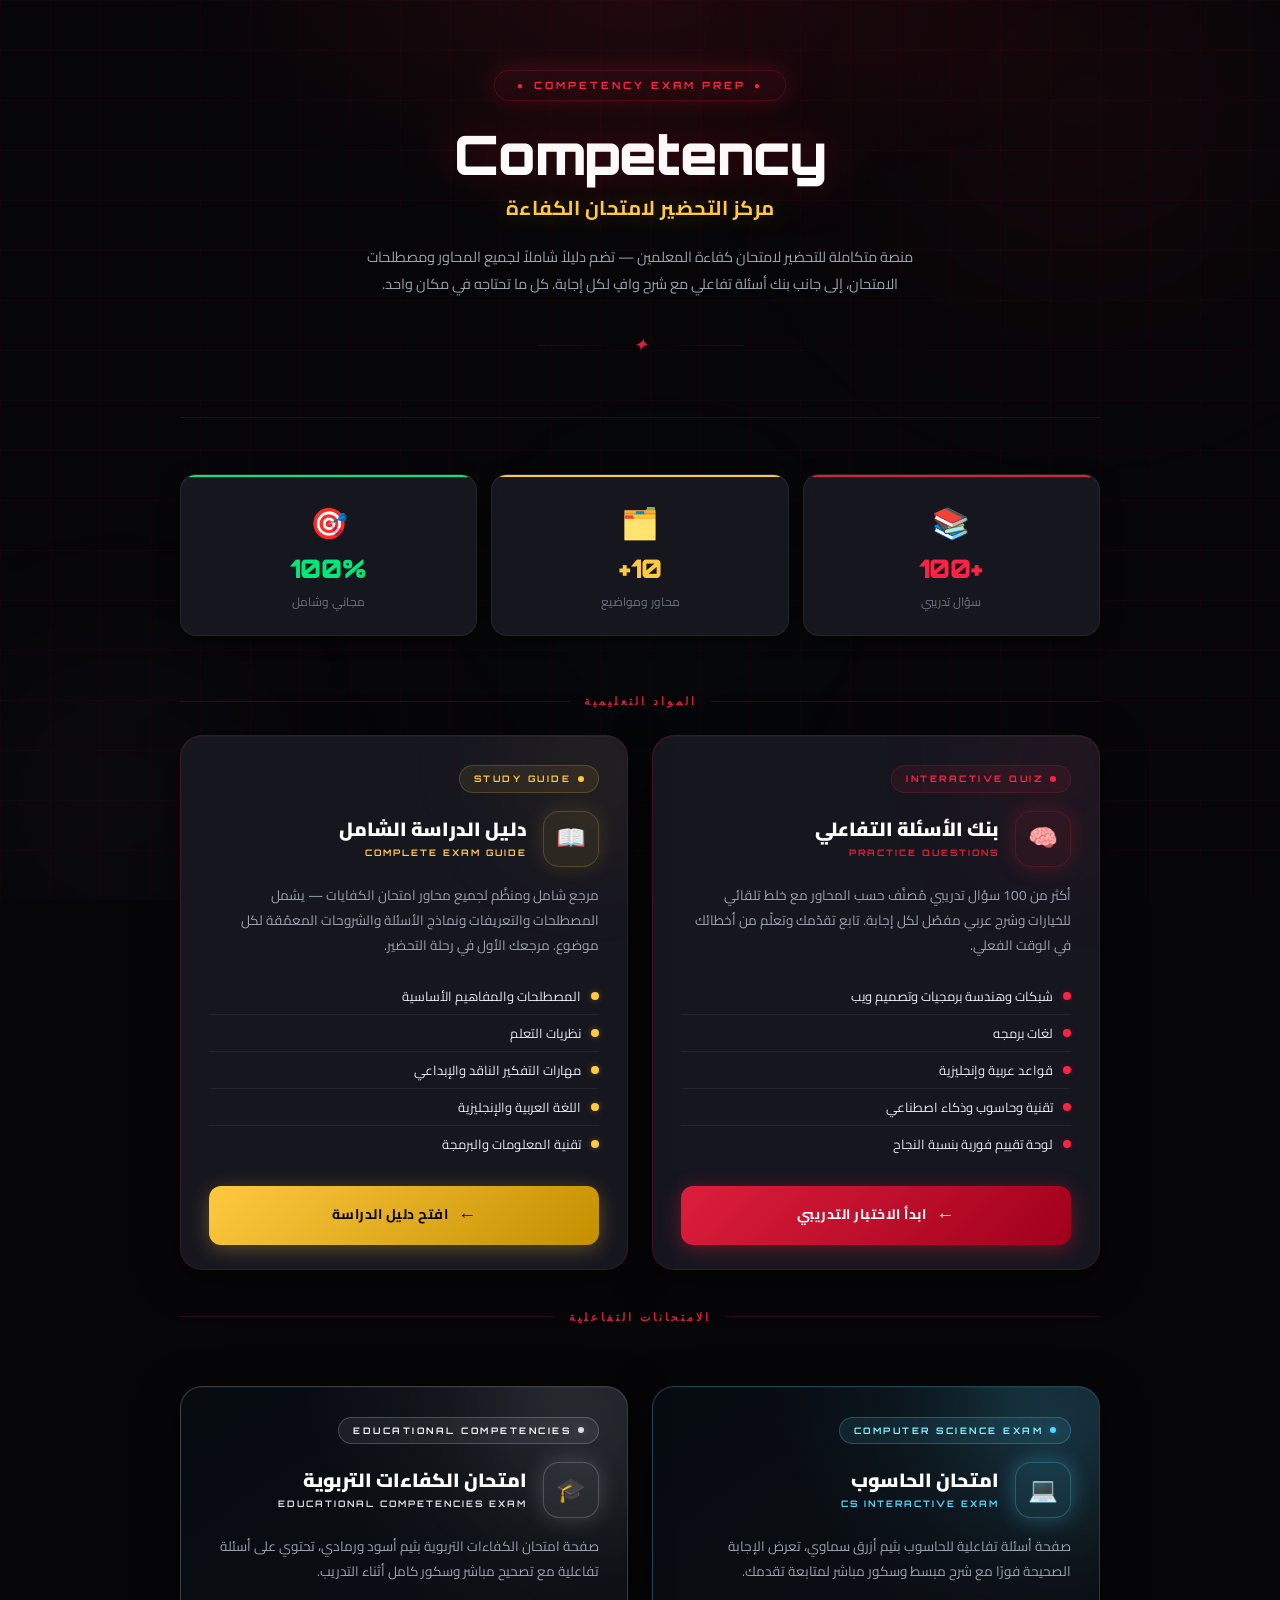
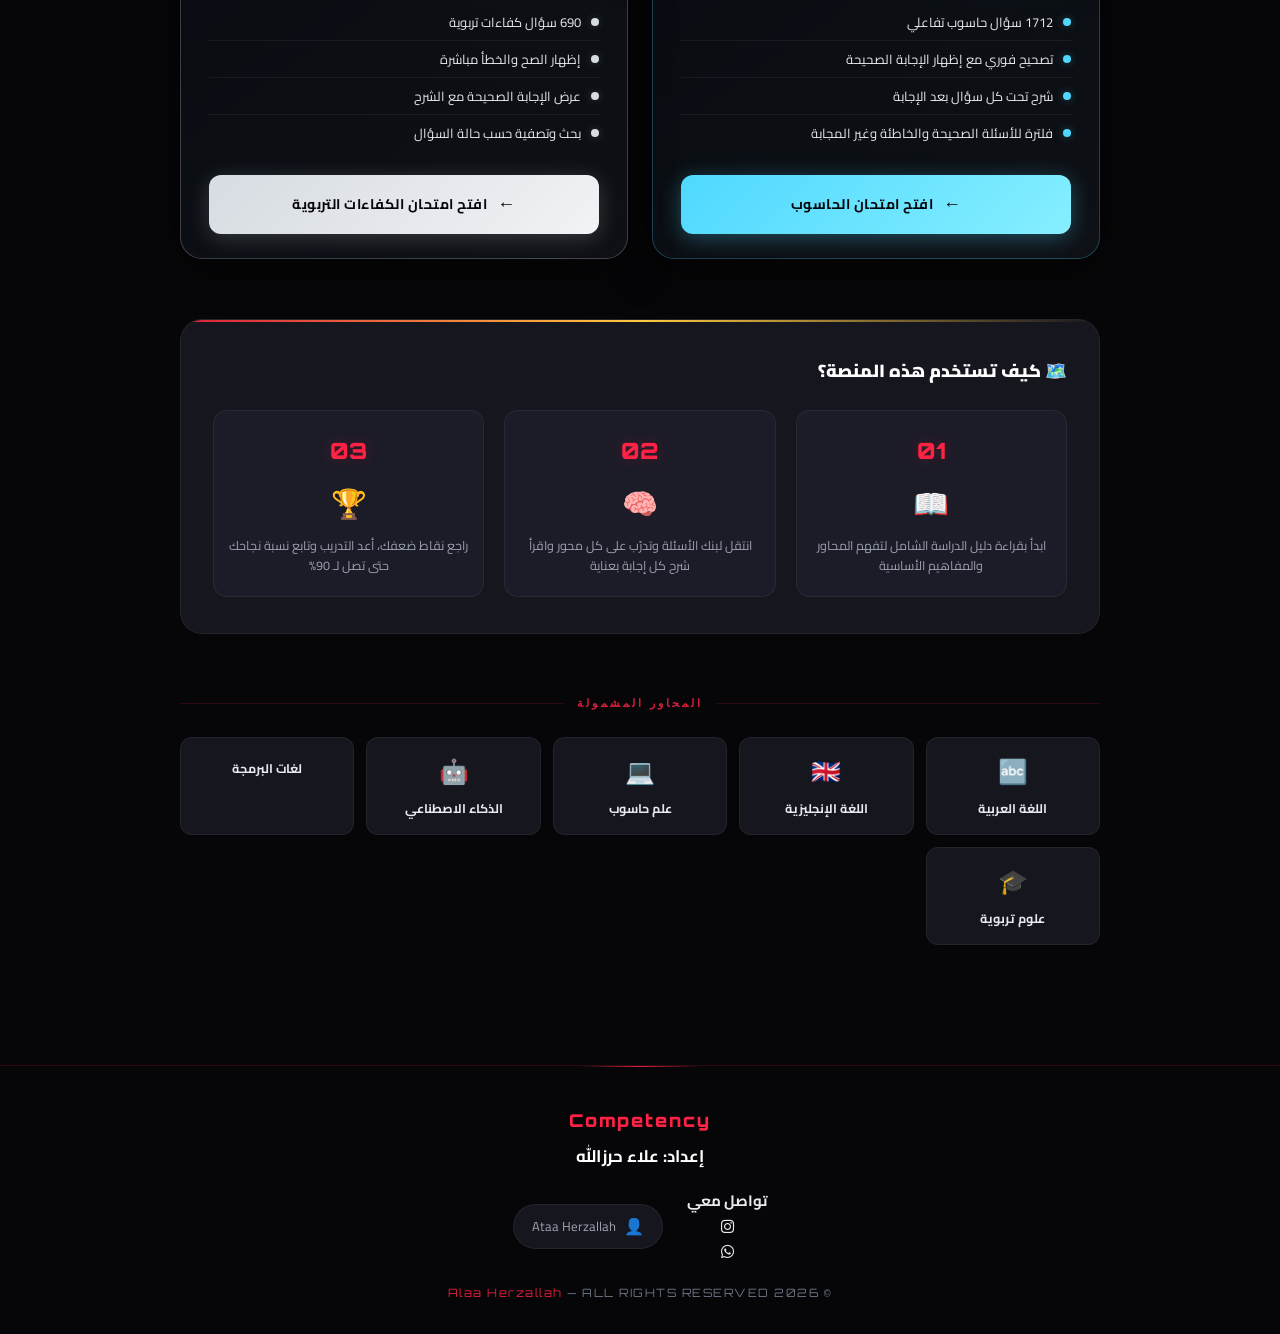
==== commit 948b3627: "Update topic pill names and icons in index.html" ====
--- a/index.html
+++ b/index.html
@@ -1228,7 +1228,7 @@
         </div>
         <div class="topic-pill">
           <span class="topic-pill-icon">💻</span>
-          <div class="topic-pill-name">تقنية المعلومات</div>
+          <div class="topic-pill-name">علم حاسوب </div>
         </div>
 
         <div class="topic-pill">
@@ -1236,8 +1236,12 @@
           <div class="topic-pill-name">الذكاء الاصطناعي</div>
         </div>
         <div class="topic-pill">
-          <span class="topic-pill-icon"></></span>
+          <span class="topic-pill-icon"> </> </span>
           <div class="topic-pill-name">لغات البرمجة</div>
+        </div>
+        <div class="topic-pill">
+          <span class="topic-pill-icon"> 🎓 </span>
+          <div class="topic-pill-name">علوم تربوية</div>
         </div>
       </div>
     </div>
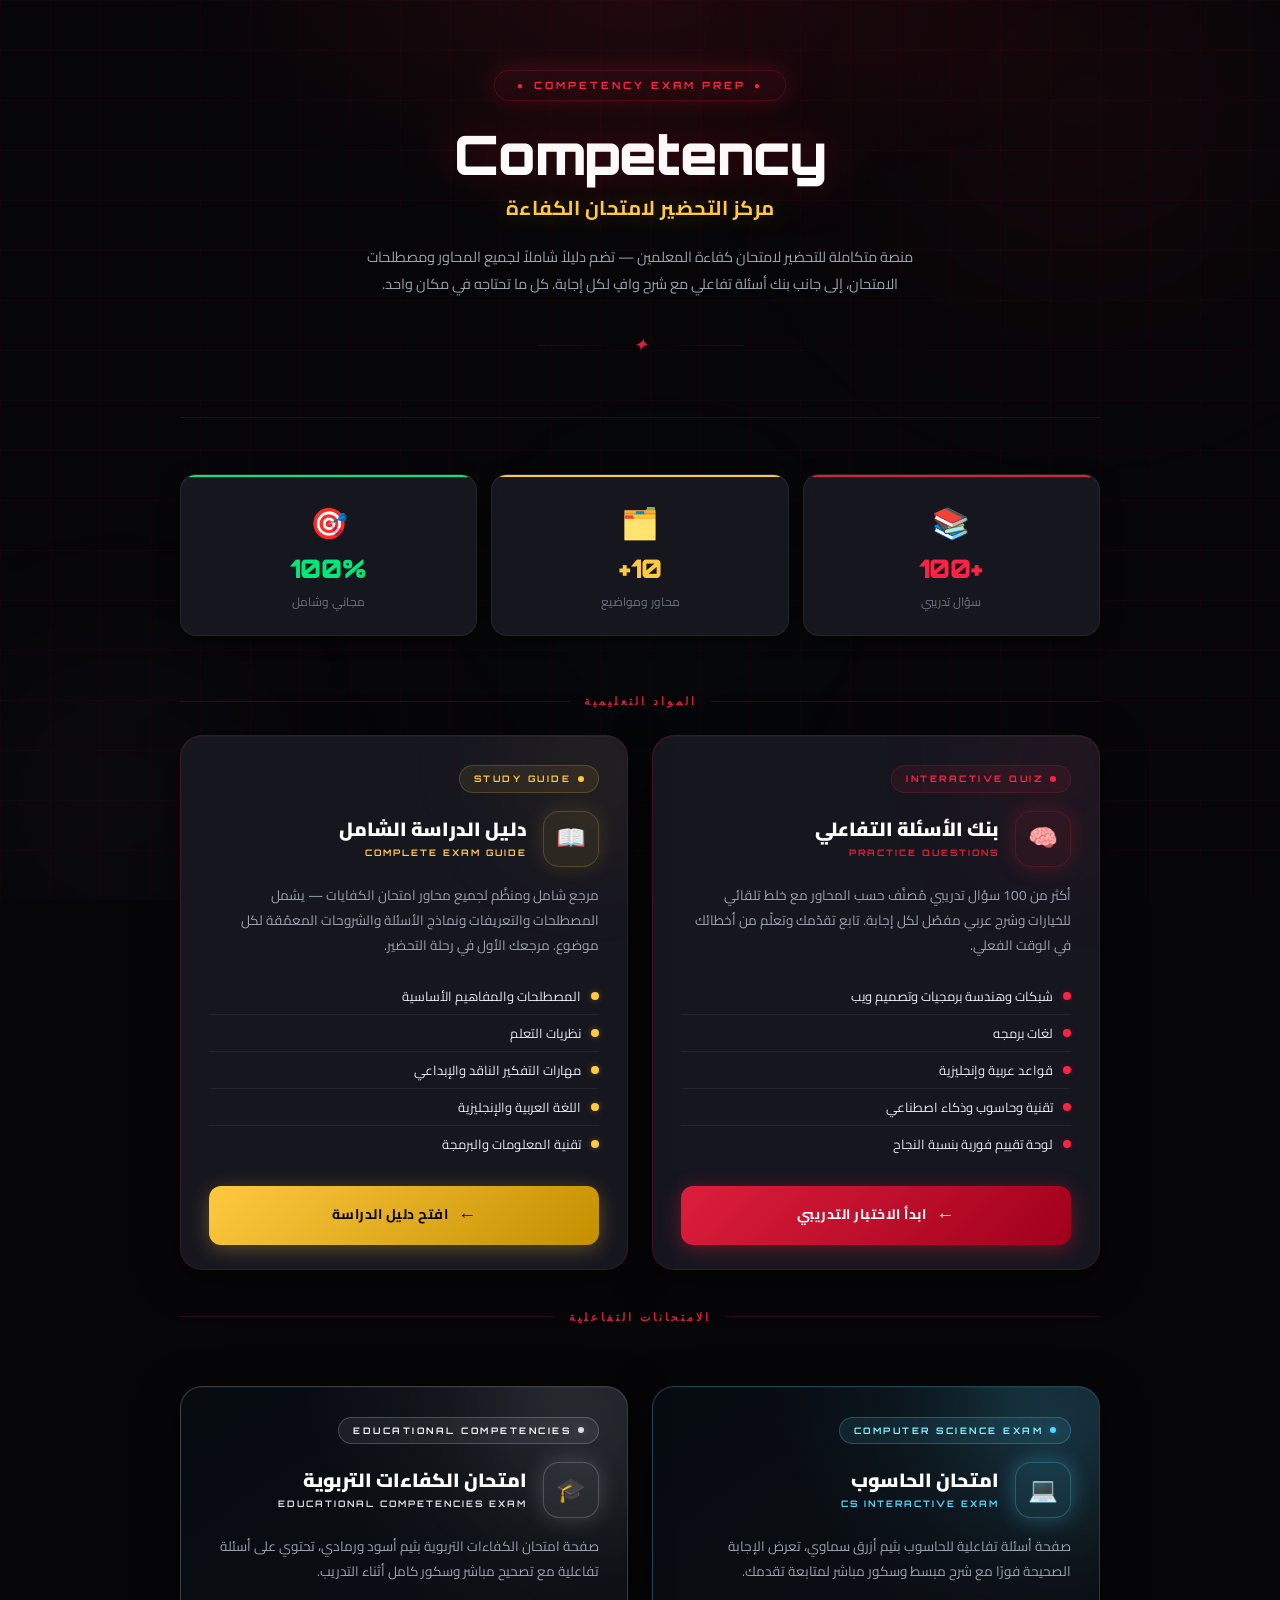
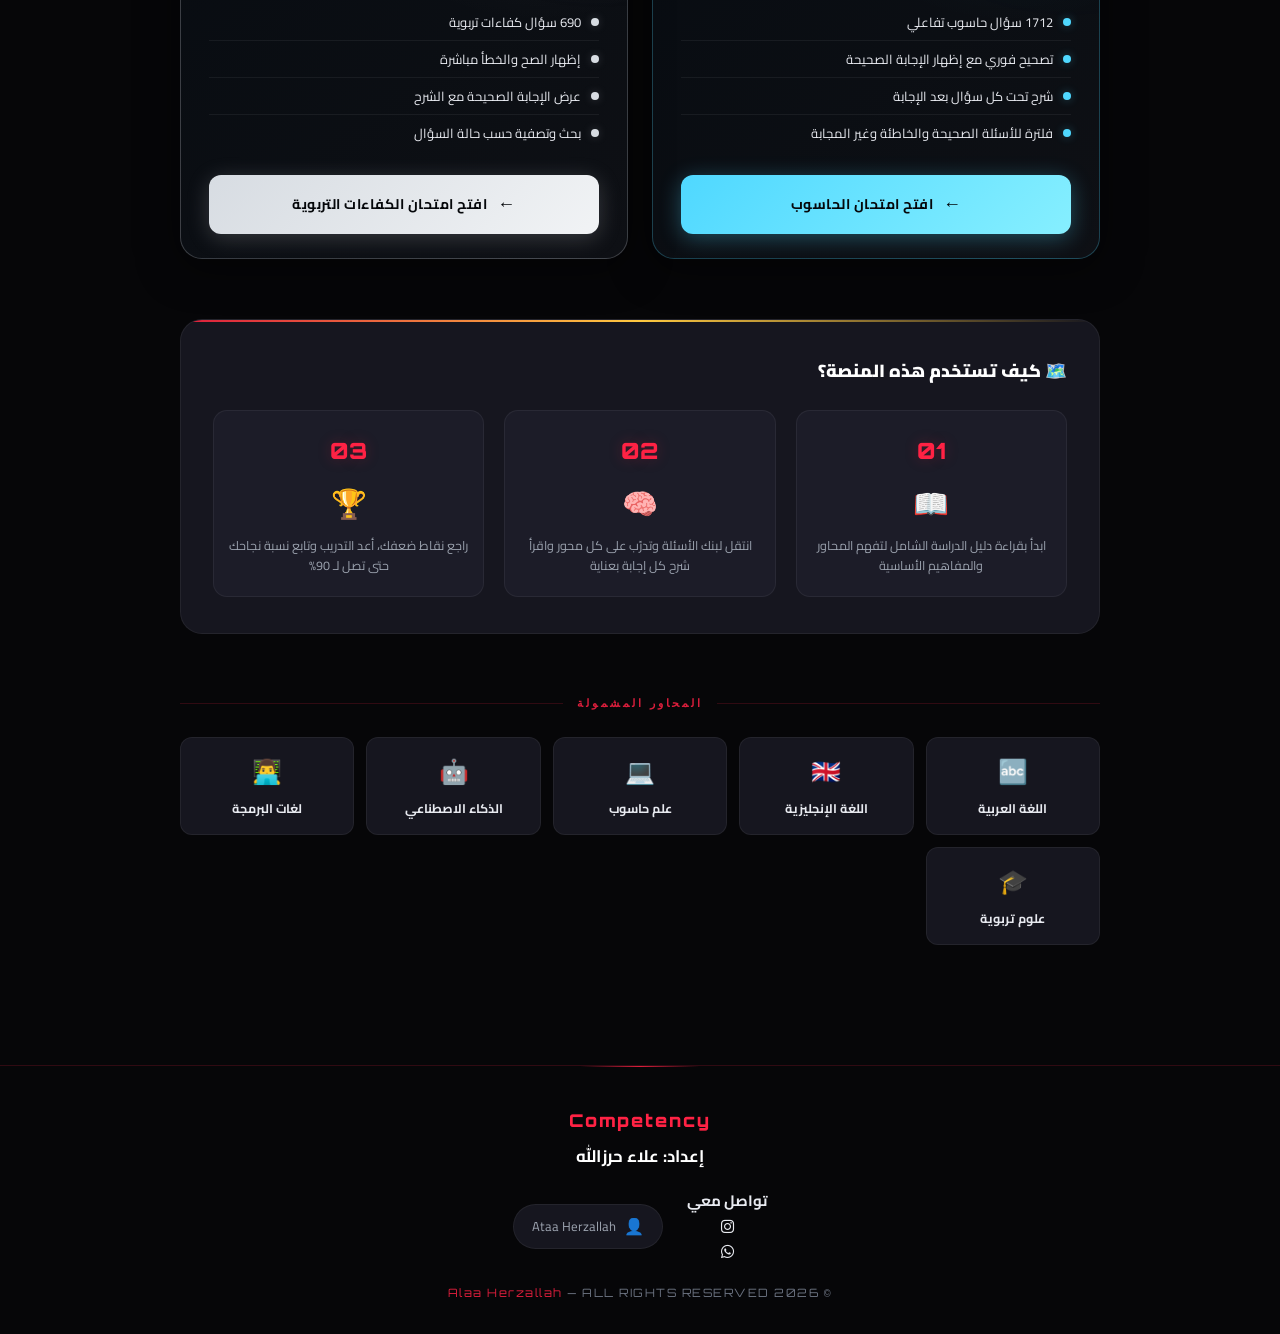
==== commit a5d7f3ae: "Update topic pill icon for programming languages" ====
--- a/index.html
+++ b/index.html
@@ -1236,7 +1236,7 @@
           <div class="topic-pill-name">الذكاء الاصطناعي</div>
         </div>
         <div class="topic-pill">
-          <span class="topic-pill-icon"> </> </span>
+          <span class="topic-pill-icon"> 👨‍💻 </span>
           <div class="topic-pill-name">لغات البرمجة</div>
         </div>
         <div class="topic-pill">
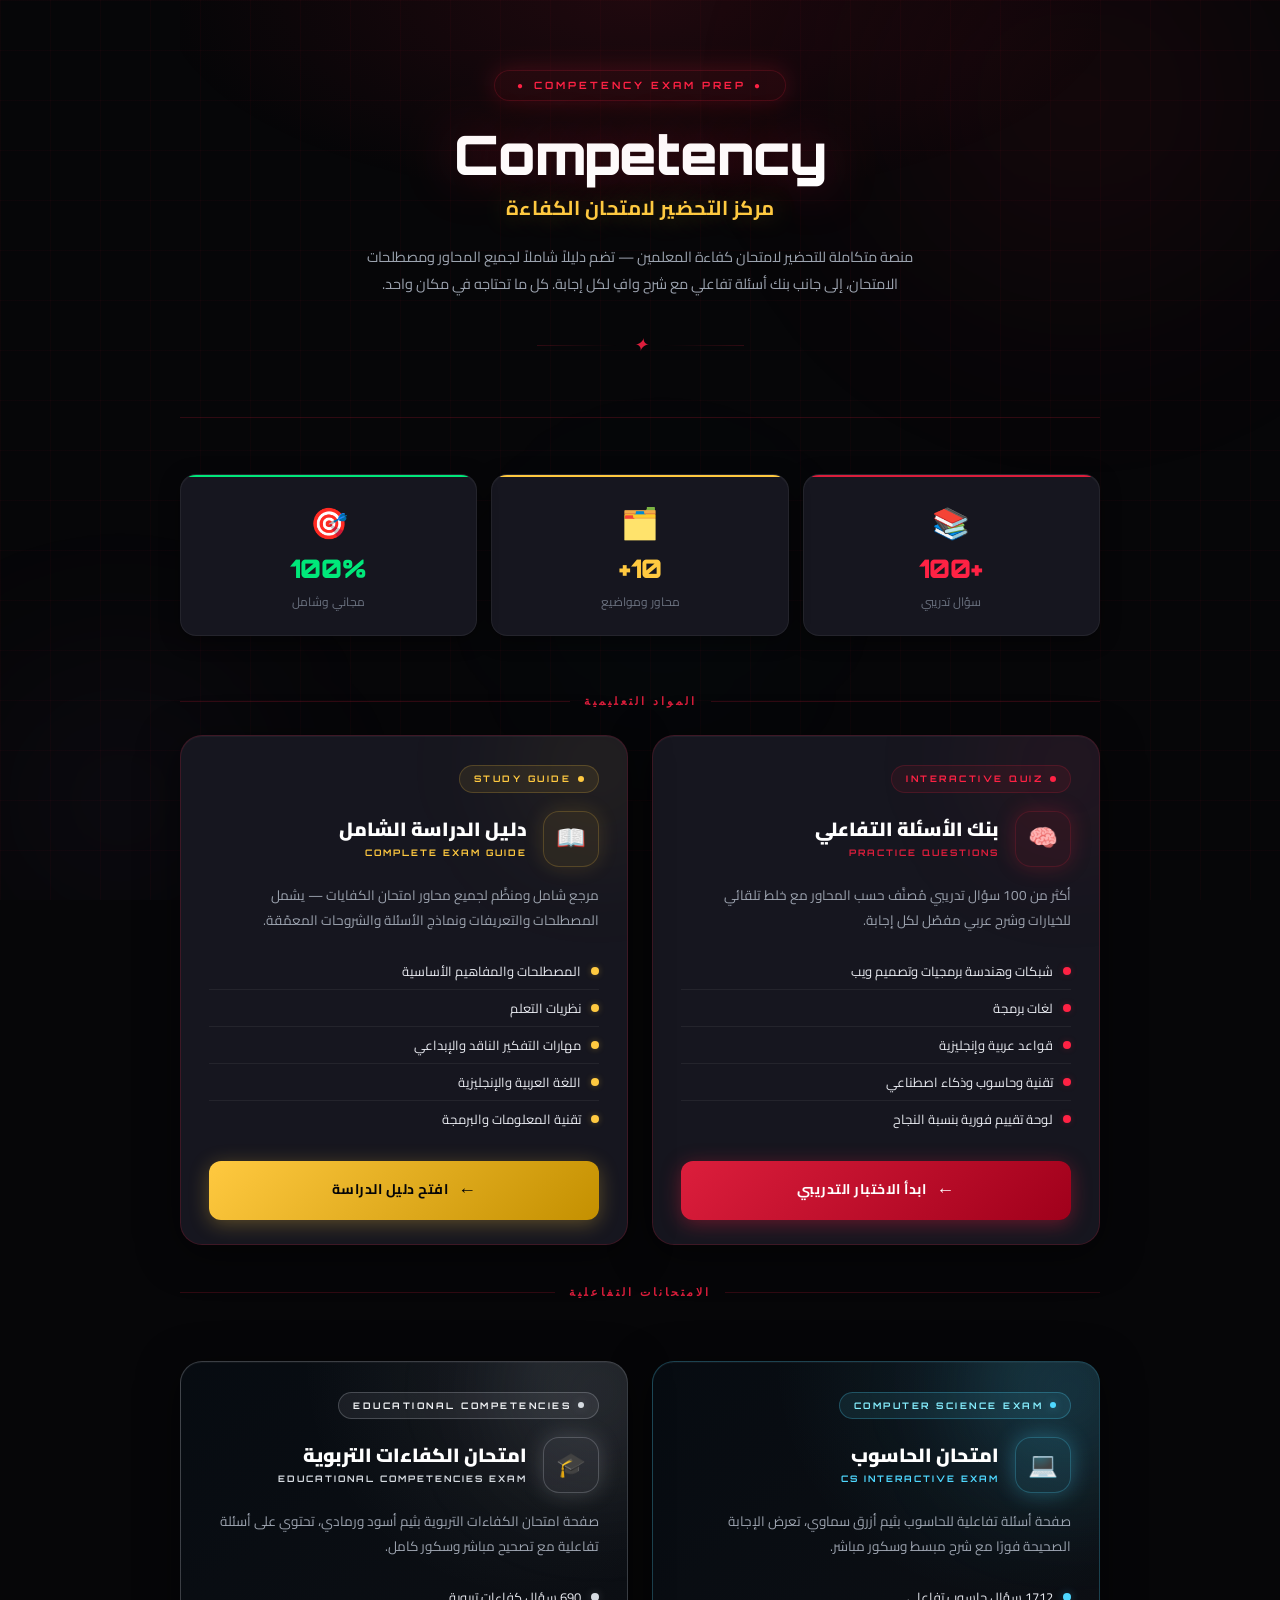
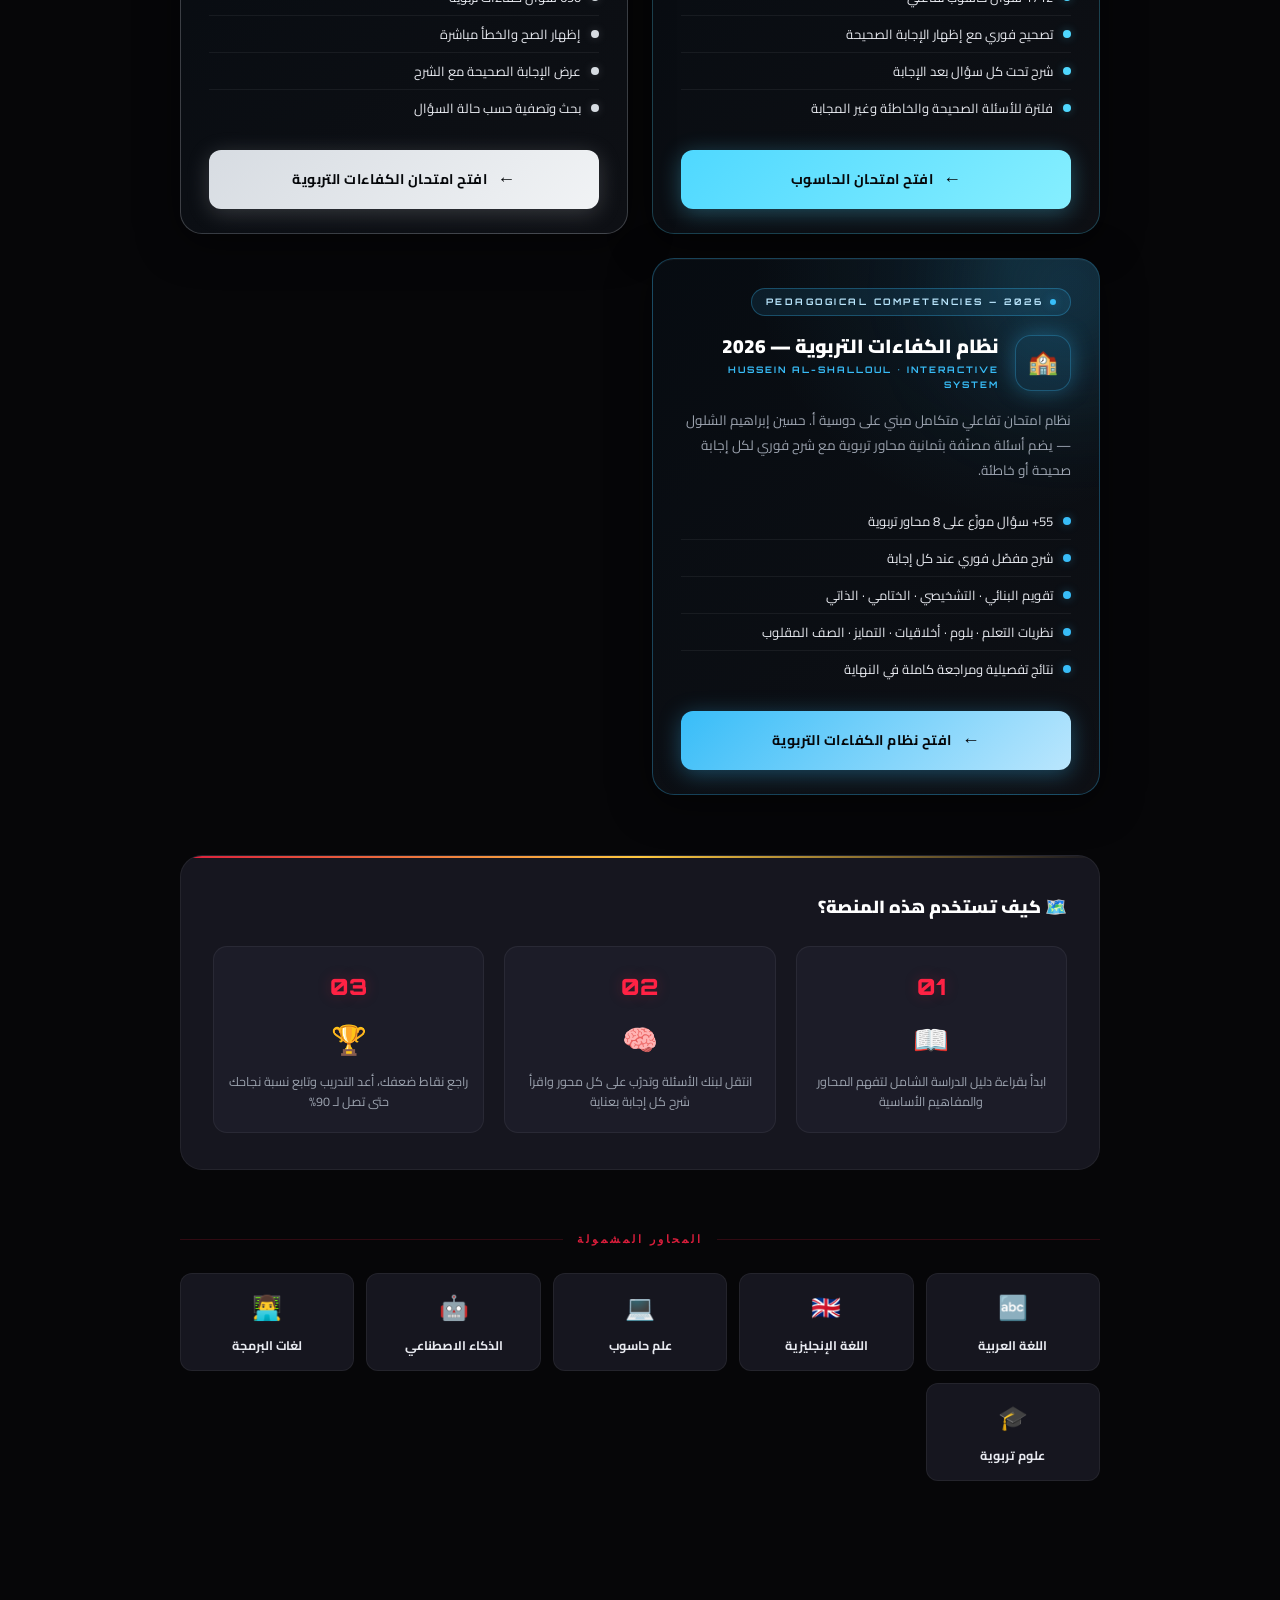
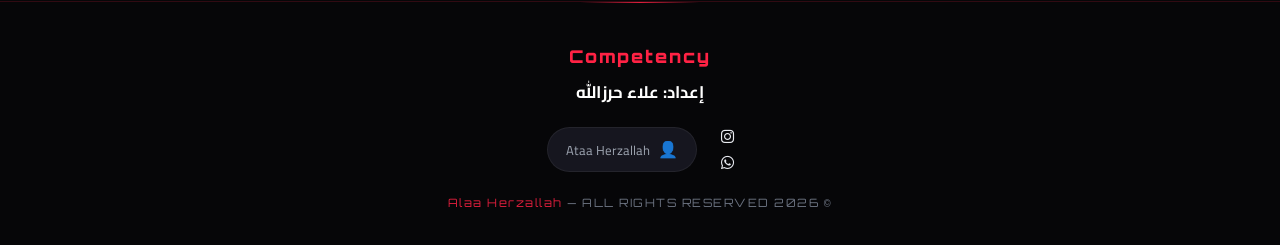
==== commit 81a983e4: "Update print statement from 'Hello' to 'Goodbye'" ====
--- a/index.html
+++ b/index.html
@@ -11,9 +11,6 @@
   <link rel="stylesheet" href="https://cdnjs.cloudflare.com/ajax/libs/font-awesome/6.0.0-beta3/css/all.min.css">
 
   <style>
-    /* ══════════════════════════════════════
-   ROOT & RESET
-══════════════════════════════════════ */
     :root {
       --black: #060608;
       --deep: #0d0d12;
@@ -36,18 +33,8 @@
       --muted2: #9ca3af;
     }
 
-    *,
-    *::before,
-    *::after {
-      margin: 0;
-      padding: 0;
-      box-sizing: border-box;
-    }
-
-    html {
-      scroll-behavior: smooth;
-    }
-
+    *, *::before, *::after { margin: 0; padding: 0; box-sizing: border-box; }
+    html { scroll-behavior: smooth; }
     body {
       font-family: Cairo, Inter, sans-serif;
       background: var(--black);
@@ -57,928 +44,244 @@
       font-size: 15px;
       line-height: 1.7;
     }
-
-    a {
-      text-decoration: none;
-      color: inherit;
-    }
-
-    /* ══════════════════════════════════════
-   ANIMATED BACKGROUND
-══════════════════════════════════════ */
-    .bg-layer {
-      position: fixed;
-      inset: 0;
-      z-index: 0;
-      pointer-events: none;
-      overflow: hidden;
-    }
-
+    a { text-decoration: none; color: inherit; }
+
+    .bg-layer { position: fixed; inset: 0; z-index: 0; pointer-events: none; overflow: hidden; }
     .bg-grid {
-      position: absolute;
-      inset: 0;
+      position: absolute; inset: 0;
       background-image:
         linear-gradient(rgba(220, 30, 60, .04) 1px, transparent 1px),
         linear-gradient(90deg, rgba(220, 30, 60, .04) 1px, transparent 1px);
       background-size: 50px 50px;
     }
-
-    .bg-orb {
-      position: absolute;
-      border-radius: 50%;
-      filter: blur(90px);
-      animation: orbPulse 8s ease-in-out infinite;
-    }
-
-    .orb1 {
-      width: 600px;
-      height: 600px;
-      top: -200px;
-      right: -100px;
-      background: radial-gradient(circle, rgba(220, 30, 60, .09), transparent 70%);
-      animation-delay: 0s;
-    }
-
-    .orb2 {
-      width: 400px;
-      height: 400px;
-      bottom: -100px;
-      left: -80px;
-      background: radial-gradient(circle, rgba(180, 138, 255, .06), transparent 70%);
-      animation-delay: -4s;
-    }
-
-    .orb3 {
-      width: 300px;
-      height: 300px;
-      top: 50%;
-      left: 40%;
-      background: radial-gradient(circle, rgba(0, 200, 255, .04), transparent 70%);
-      animation-delay: -2s;
-    }
-
-    @keyframes orbPulse {
-
-      0%,
-      100% {
-        transform: scale(1)
-      }
-
-      50% {
-        transform: scale(1.15)
-      }
-    }
-
-    /* ══════════════════════════════════════
-   LAYOUT
-══════════════════════════════════════ */
-    .page-wrap {
-      position: relative;
-      z-index: 1;
-      max-width: 960px;
-      margin: 0 auto;
-      padding: 0 20px 60px;
-    }
-
-    /* ══════════════════════════════════════
-   HERO HEADER
-══════════════════════════════════════ */
+    .bg-orb { position: absolute; border-radius: 50%; filter: blur(90px); animation: orbPulse 8s ease-in-out infinite; }
+    .orb1 { width: 600px; height: 600px; top: -200px; right: -100px; background: radial-gradient(circle, rgba(220, 30, 60, .09), transparent 70%); animation-delay: 0s; }
+    .orb2 { width: 400px; height: 400px; bottom: -100px; left: -80px; background: radial-gradient(circle, rgba(180, 138, 255, .06), transparent 70%); animation-delay: -4s; }
+    .orb3 { width: 300px; height: 300px; top: 50%; left: 40%; background: radial-gradient(circle, rgba(0, 200, 255, .04), transparent 70%); animation-delay: -2s; }
+    @keyframes orbPulse { 0%, 100% { transform: scale(1) } 50% { transform: scale(1.15) } }
+
+    .page-wrap { position: relative; z-index: 1; max-width: 960px; margin: 0 auto; padding: 0 20px 60px; }
+
     .hero {
-      text-align: center;
-      padding: 70px 24px 56px;
-      position: relative;
-      border-bottom: 1px solid var(--border);
-      margin-bottom: 56px;
-      overflow: hidden;
-    }
-
+      text-align: center; padding: 70px 24px 56px; position: relative;
+      border-bottom: 1px solid var(--border); margin-bottom: 56px; overflow: hidden;
+    }
     .hero::before {
-      content: '';
-      position: absolute;
-      inset: 0;
+      content: ''; position: absolute; inset: 0;
       background: radial-gradient(ellipse 75% 70% at 50% 0%, rgba(220, 30, 60, .12), transparent 70%);
       pointer-events: none;
     }
-
     .hero-badge {
-      display: inline-flex;
-      align-items: center;
-      gap: 8px;
-      border: 1px solid var(--border);
-      color: var(--red2);
-      font-family: Orbitron, monospace;
-      font-size: 10px;
-      font-weight: 700;
-      letter-spacing: 3px;
-      padding: 6px 22px;
-      border-radius: 20px;
-      background: var(--red-dim);
-      margin-bottom: 24px;
-      text-transform: uppercase;
-      box-shadow: 0 0 24px var(--red-glow);
+      display: inline-flex; align-items: center; gap: 8px;
+      border: 1px solid var(--border); color: var(--red2);
+      font-family: Orbitron, monospace; font-size: 10px; font-weight: 700; letter-spacing: 3px;
+      padding: 6px 22px; border-radius: 20px; background: var(--red-dim); margin-bottom: 24px;
+      text-transform: uppercase; box-shadow: 0 0 24px var(--red-glow);
       animation: badgePulse 3s ease-in-out infinite;
     }
-
-    @keyframes badgePulse {
-
-      0%,
-      100% {
-        box-shadow: 0 0 24px var(--red-glow)
-      }
-
-      50% {
-        box-shadow: 0 0 44px rgba(220, 30, 60, .4)
-      }
-    }
-
-    .hero-logo {
-      font-family: Orbitron, monospace;
-      font-size: clamp(2rem, 6vw, 3.4rem);
-      font-weight: 900;
-      color: #fff;
-      letter-spacing: -1px;
-      margin-bottom: 6px;
-      text-shadow: 0 0 50px rgba(220, 30, 60, .4);
-      line-height: 1.1;
-    }
-
-    .hero-logo span {
-      color: var(--red2);
-    }
-
-    .hero-ar {
-      font-family: Cairo, sans-serif;
-      font-size: 1.25rem;
-      font-weight: 700;
-      color: var(--gold);
-      margin-bottom: 18px;
-      text-shadow: 0 0 24px rgba(255, 201, 64, .35);
-      letter-spacing: .5px;
-    }
-
-    .hero-desc {
-      font-size: 14.5px;
-      color: var(--muted2);
-      max-width: 580px;
-      margin: 0 auto 32px;
-      line-height: 1.9;
-      direction: rtl;
-    }
-
-    /* Divider */
-    .hero-divider {
-      display: flex;
-      align-items: center;
-      justify-content: center;
-      gap: 16px;
-      margin-bottom: 0;
-    }
-
-    .hero-divider span {
-      display: block;
-      height: 1px;
-      width: 80px;
-      background: linear-gradient(90deg, transparent, var(--border));
-    }
-
-    .hero-divider span:last-child {
-      background: linear-gradient(270deg, transparent, var(--border));
-    }
-
-    .hero-divider i {
-      color: var(--red);
-      font-size: 18px;
-      animation: spin 8s linear infinite;
-    }
-
-    @keyframes spin {
-      to {
-        transform: rotate(360deg)
-      }
-    }
-
-    /* ══════════════════════════════════════
-   STATS ROW
-══════════════════════════════════════ */
-    .stats-row {
-      display: grid;
-      grid-template-columns: repeat(3, 1fr);
-      gap: 14px;
-      margin-bottom: 56px;
-    }
-
+    @keyframes badgePulse { 0%, 100% { box-shadow: 0 0 24px var(--red-glow) } 50% { box-shadow: 0 0 44px rgba(220, 30, 60, .4) } }
+    .hero-logo { font-family: Orbitron, monospace; font-size: clamp(2rem, 6vw, 3.4rem); font-weight: 900; color: #fff; letter-spacing: -1px; margin-bottom: 6px; text-shadow: 0 0 50px rgba(220, 30, 60, .4); line-height: 1.1; }
+    .hero-logo span { color: var(--red2); }
+    .hero-ar { font-family: Cairo, sans-serif; font-size: 1.25rem; font-weight: 700; color: var(--gold); margin-bottom: 18px; text-shadow: 0 0 24px rgba(255, 201, 64, .35); letter-spacing: .5px; }
+    .hero-desc { font-size: 14.5px; color: var(--muted2); max-width: 580px; margin: 0 auto 32px; line-height: 1.9; direction: rtl; }
+    .hero-divider { display: flex; align-items: center; justify-content: center; gap: 16px; margin-bottom: 0; }
+    .hero-divider span { display: block; height: 1px; width: 80px; background: linear-gradient(90deg, transparent, var(--border)); }
+    .hero-divider span:last-child { background: linear-gradient(270deg, transparent, var(--border)); }
+    .hero-divider i { color: var(--red); font-size: 18px; animation: spin 8s linear infinite; }
+    @keyframes spin { to { transform: rotate(360deg) } }
+
+    .stats-row { display: grid; grid-template-columns: repeat(3, 1fr); gap: 14px; margin-bottom: 56px; }
     .stat-box {
-      background: var(--card);
-      border: 1px solid var(--border2);
-      border-radius: 16px;
-      padding: 22px 16px;
-      text-align: center;
-      position: relative;
-      overflow: hidden;
+      background: var(--card); border: 1px solid var(--border2); border-radius: 16px; padding: 22px 16px;
+      text-align: center; position: relative; overflow: hidden;
       box-shadow: 0 4px 20px rgba(0, 0, 0, .4), 0 1px 0 rgba(255, 255, 255, .04) inset;
       transition: transform .25s, border-color .25s;
     }
-
-    .stat-box:hover {
-      transform: translateY(-3px);
-      border-color: var(--border);
-    }
-
-    .stat-box::before {
-      content: '';
-      position: absolute;
-      top: 0;
-      left: 0;
-      right: 0;
-      height: 2px;
-    }
-
-    .stat-box:nth-child(1)::before {
-      background: var(--red);
-    }
-
-    .stat-box:nth-child(2)::before {
-      background: var(--gold);
-    }
-
-    .stat-box:nth-child(3)::before {
-      background: var(--green);
-    }
-
-    .stat-icon {
-      font-size: 1.9rem;
-      margin-bottom: 8px;
-      display: block;
-    }
-
-    .stat-num {
-      font-family: Orbitron, monospace;
-      font-size: 1.6rem;
-      font-weight: 900;
-      display: block;
-      line-height: 1;
-      margin-bottom: 6px;
-    }
-
-    .stat-box:nth-child(1) .stat-num {
-      color: var(--red2);
-    }
-
-    .stat-box:nth-child(2) .stat-num {
-      color: var(--gold);
-    }
-
-    .stat-box:nth-child(3) .stat-num {
-      color: var(--green);
-    }
-
-    .stat-lbl {
-      font-size: 12px;
-      color: var(--muted);
-      font-family: Cairo, sans-serif;
-    }
-
-    /* ══════════════════════════════════════
-   SECTION TITLE
-══════════════════════════════════════ */
-    .sec-title {
-      display: flex;
-      align-items: center;
-      gap: 14px;
-      margin-bottom: 24px;
-    }
-
-    .sec-title-line {
-      flex: 1;
-      height: 1px;
-      background: var(--border);
-    }
-
-    .sec-title-text {
-      font-family: Orbitron, monospace;
-      font-size: 11px;
-      font-weight: 700;
-      color: var(--red);
-      letter-spacing: 3px;
-      text-transform: uppercase;
-      white-space: nowrap;
-    }
-
-    /* ══════════════════════════════════════
-   CARDS GRID
-══════════════════════════════════════ */
-    .cards-grid {
-      display: grid;
-      grid-template-columns: repeat(auto-fit, minmax(380px, 1fr));
-      gap: 24px;
-      margin-bottom: 60px;
-    }
+    .stat-box:hover { transform: translateY(-3px); border-color: var(--border); }
+    .stat-box::before { content: ''; position: absolute; top: 0; left: 0; right: 0; height: 2px; }
+    .stat-box:nth-child(1)::before { background: var(--red); }
+    .stat-box:nth-child(2)::before { background: var(--gold); }
+    .stat-box:nth-child(3)::before { background: var(--green); }
+    .stat-icon { font-size: 1.9rem; margin-bottom: 8px; display: block; }
+    .stat-num { font-family: Orbitron, monospace; font-size: 1.6rem; font-weight: 900; display: block; line-height: 1; margin-bottom: 6px; }
+    .stat-box:nth-child(1) .stat-num { color: var(--red2); }
+    .stat-box:nth-child(2) .stat-num { color: var(--gold); }
+    .stat-box:nth-child(3) .stat-num { color: var(--green); }
+    .stat-lbl { font-size: 12px; color: var(--muted); font-family: Cairo, sans-serif; }
+
+    .sec-title { display: flex; align-items: center; gap: 14px; margin-bottom: 24px; }
+    .sec-title-line { flex: 1; height: 1px; background: var(--border); }
+    .sec-title-text { font-family: Orbitron, monospace; font-size: 11px; font-weight: 700; color: var(--red); letter-spacing: 3px; text-transform: uppercase; white-space: nowrap; }
+
+    .cards-grid { display: grid; grid-template-columns: repeat(auto-fit, minmax(380px, 1fr)); gap: 24px; margin-bottom: 60px; }
 
     .resource-card {
-      background: var(--card);
-      border: 1px solid var(--border);
-      border-radius: 22px;
-      overflow: hidden;
-      position: relative;
-      transition: transform .3s, box-shadow .3s, border-color .3s;
+      background: var(--card); border: 1px solid var(--border); border-radius: 22px; overflow: hidden;
+      position: relative; transition: transform .3s, box-shadow .3s, border-color .3s;
       box-shadow: 0 8px 40px rgba(0, 0, 0, .5), 0 1px 0 rgba(255, 255, 255, .04) inset;
       animation: cardIn .4s ease both;
     }
-
-    @keyframes cardIn {
-      from {
-        opacity: 0;
-        transform: translateY(20px)
-      }
-
-      to {
-        opacity: 1;
-        transform: translateY(0)
-      }
-    }
-
-    .resource-card:nth-child(2) {
-      animation-delay: .12s;
-    }
-
-    .resource-card:hover {
-      transform: translateY(-6px);
-      box-shadow: 0 20px 60px rgba(0, 0, 0, .6), 0 0 40px var(--red-glow);
-      border-color: var(--red2);
-    }
-
-    .card-glow {
-      position: absolute;
-      top: -80px;
-      right: -80px;
-      width: 220px;
-      height: 220px;
-      border-radius: 50%;
-      filter: blur(60px);
-      pointer-events: none;
-      transition: opacity .3s;
-    }
-
-    .card-1 .card-glow {
-      background: radial-gradient(circle, rgba(220, 30, 60, .15), transparent 70%);
-    }
-
-    .card-2 .card-glow {
-      background: radial-gradient(circle, rgba(255, 201, 64, .12), transparent 70%);
-    }
-
-    .card-top {
-      padding: 28px 28px 0;
-      position: relative;
-    }
-
-    .card-tag {
-      display: inline-flex;
-      align-items: center;
-      gap: 7px;
-      font-family: Orbitron, monospace;
-      font-size: 9px;
-      font-weight: 700;
-      letter-spacing: 2.5px;
-      text-transform: uppercase;
-      padding: 5px 14px;
-      border-radius: 14px;
-      margin-bottom: 18px;
-    }
-
-    .card-1 .card-tag {
-      background: var(--red-dim);
-      color: var(--red2);
-      border: 1px solid var(--border);
-    }
-
-    .card-2 .card-tag {
-      background: var(--gold-dim);
-      color: var(--gold);
-      border: 1px solid rgba(255, 201, 64, .2);
-    }
-
-    .card-tag-dot {
-      width: 6px;
-      height: 6px;
-      border-radius: 50%;
-      animation: tagBlink 2s ease-in-out infinite;
-    }
-
-    .card-1 .card-tag-dot {
-      background: var(--red2);
-    }
-
-    .card-2 .card-tag-dot {
-      background: var(--gold);
-    }
-
-    @keyframes tagBlink {
-
-      0%,
-      100% {
-        opacity: 1
-      }
-
-      50% {
-        opacity: .3
-      }
-    }
-
-    .card-icon-wrap {
-      display: flex;
-      align-items: center;
-      gap: 16px;
-      margin-bottom: 16px;
-    }
-
-    .card-icon {
-      width: 56px;
-      height: 56px;
-      border-radius: 16px;
-      display: flex;
-      align-items: center;
-      justify-content: center;
-      font-size: 24px;
-      flex-shrink: 0;
-    }
-
-    .card-1 .card-icon {
-      background: var(--red-dim);
-      border: 1px solid var(--border);
-      box-shadow: 0 0 20px var(--red-glow);
-    }
-
-    .card-2 .card-icon {
-      background: var(--gold-dim);
-      border: 1px solid rgba(255, 201, 64, .2);
-      box-shadow: 0 0 20px rgba(255, 201, 64, .15);
-    }
-
-    .card-title-wrap {
-      flex: 1;
-    }
-
-    .card-title {
-      font-family: Cairo, sans-serif;
-      font-size: 1.2rem;
-      font-weight: 900;
-      color: #fff;
-      line-height: 1.3;
-      margin-bottom: 3px;
-      direction: rtl;
-    }
-
-    .card-en-title {
-      font-family: Orbitron, monospace;
-      font-size: 9px;
-      font-weight: 700;
-      letter-spacing: 2px;
-      text-transform: uppercase;
-    }
-
-    .card-1 .card-en-title {
-      color: var(--red);
-    }
-
-    .card-2 .card-en-title {
-      color: var(--gold);
-    }
-
-    .card-body {
-      padding: 0 28px 24px;
-    }
-
-    .card-desc {
-      font-size: 13.5px;
-      color: var(--muted2);
-      line-height: 1.85;
-      margin-bottom: 20px;
-      direction: rtl;
-    }
-
-    /* Features list */
-    .card-features {
-      list-style: none;
-      margin-bottom: 24px;
-    }
-
-    .card-features li {
-      display: flex;
-      align-items: center;
-      gap: 10px;
-      font-size: 13px;
-      color: var(--text);
-      padding: 7px 0;
-      border-bottom: 1px solid var(--border2);
-      direction: rtl;
-    }
-
-    .card-features li:last-child {
-      border-bottom: none;
-    }
-
-    .feat-dot {
-      width: 8px;
-      height: 8px;
-      border-radius: 50%;
-      flex-shrink: 0;
-    }
-
-    .card-1 .feat-dot {
-      background: var(--red2);
-      box-shadow: 0 0 6px var(--red-glow);
-    }
-
-    .card-2 .feat-dot {
-      background: var(--gold);
-      box-shadow: 0 0 6px rgba(255, 201, 64, .3);
-    }
-
-    /* CTA Button */
+    @keyframes cardIn { from { opacity: 0; transform: translateY(20px) } to { opacity: 1; transform: translateY(0) } }
+    .resource-card:nth-child(2) { animation-delay: .12s; }
+    .resource-card:hover { transform: translateY(-6px); box-shadow: 0 20px 60px rgba(0, 0, 0, .6), 0 0 40px var(--red-glow); border-color: var(--red2); }
+
+    .card-glow { position: absolute; top: -80px; right: -80px; width: 220px; height: 220px; border-radius: 50%; filter: blur(60px); pointer-events: none; transition: opacity .3s; }
+    .card-1 .card-glow { background: radial-gradient(circle, rgba(220, 30, 60, .15), transparent 70%); }
+    .card-2 .card-glow { background: radial-gradient(circle, rgba(255, 201, 64, .12), transparent 70%); }
+
+    .card-top { padding: 28px 28px 0; position: relative; }
+    .card-tag { display: inline-flex; align-items: center; gap: 7px; font-family: Orbitron, monospace; font-size: 9px; font-weight: 700; letter-spacing: 2.5px; text-transform: uppercase; padding: 5px 14px; border-radius: 14px; margin-bottom: 18px; }
+    .card-1 .card-tag { background: var(--red-dim); color: var(--red2); border: 1px solid var(--border); }
+    .card-2 .card-tag { background: var(--gold-dim); color: var(--gold); border: 1px solid rgba(255, 201, 64, .2); }
+    .card-tag-dot { width: 6px; height: 6px; border-radius: 50%; animation: tagBlink 2s ease-in-out infinite; }
+    .card-1 .card-tag-dot { background: var(--red2); }
+    .card-2 .card-tag-dot { background: var(--gold); }
+    @keyframes tagBlink { 0%, 100% { opacity: 1 } 50% { opacity: .3 } }
+
+    .card-icon-wrap { display: flex; align-items: center; gap: 16px; margin-bottom: 16px; }
+    .card-icon { width: 56px; height: 56px; border-radius: 16px; display: flex; align-items: center; justify-content: center; font-size: 24px; flex-shrink: 0; }
+    .card-1 .card-icon { background: var(--red-dim); border: 1px solid var(--border); box-shadow: 0 0 20px var(--red-glow); }
+    .card-2 .card-icon { background: var(--gold-dim); border: 1px solid rgba(255, 201, 64, .2); box-shadow: 0 0 20px rgba(255, 201, 64, .15); }
+    .card-title-wrap { flex: 1; }
+    .card-title { font-family: Cairo, sans-serif; font-size: 1.2rem; font-weight: 900; color: #fff; line-height: 1.3; margin-bottom: 3px; direction: rtl; }
+    .card-en-title { font-family: Orbitron, monospace; font-size: 9px; font-weight: 700; letter-spacing: 2px; text-transform: uppercase; }
+    .card-1 .card-en-title { color: var(--red); }
+    .card-2 .card-en-title { color: var(--gold); }
+
+    .card-body { padding: 0 28px 24px; }
+    .card-desc { font-size: 13.5px; color: var(--muted2); line-height: 1.85; margin-bottom: 20px; direction: rtl; }
+    .card-features { list-style: none; margin-bottom: 24px; }
+    .card-features li { display: flex; align-items: center; gap: 10px; font-size: 13px; color: var(--text); padding: 7px 0; border-bottom: 1px solid var(--border2); direction: rtl; }
+    .card-features li:last-child { border-bottom: none; }
+    .feat-dot { width: 8px; height: 8px; border-radius: 50%; flex-shrink: 0; }
+    .card-1 .feat-dot { background: var(--red2); box-shadow: 0 0 6px var(--red-glow); }
+    .card-2 .feat-dot { background: var(--gold); box-shadow: 0 0 6px rgba(255, 201, 64, .3); }
+
     .card-cta {
-      display: flex;
-      align-items: center;
-      justify-content: center;
-      gap: 10px;
-      width: 100%;
-      padding: 14px 24px;
-      border-radius: 12px;
-      font-family: Cairo, sans-serif;
-      font-size: 14px;
-      font-weight: 700;
-      letter-spacing: .5px;
-      border: none;
-      transition: .25s;
-      cursor: pointer;
-      position: relative;
-      overflow: hidden;
-    }
-
-    .card-cta::before {
-      content: '';
-      position: absolute;
-      inset: 0;
-      background: rgba(255, 255, 255, 0);
-      transition: .2s;
-    }
-
-    .card-cta:hover::before {
-      background: rgba(255, 255, 255, .05);
-    }
-
-    .card-1 .card-cta {
-      background: linear-gradient(135deg, var(--red), #a0001b);
-      color: #fff;
-      box-shadow: 0 4px 20px rgba(220, 30, 60, .4);
-    }
-
-    .card-1 .card-cta:hover {
-      box-shadow: 0 6px 30px rgba(220, 30, 60, .6);
-      transform: translateY(-1px);
-    }
-
-    .card-2 .card-cta {
-      background: linear-gradient(135deg, var(--gold), #c49000);
-      color: var(--black);
-      box-shadow: 0 4px 20px rgba(255, 201, 64, .3);
-    }
-
-    .card-2 .card-cta:hover {
-      box-shadow: 0 6px 30px rgba(255, 201, 64, .5);
-      transform: translateY(-1px);
-    }
-
-    .cta-arrow {
-      font-size: 18px;
-      transition: transform .25s;
-    }
-
-    .card-cta:hover .cta-arrow {
-      transform: translateX(-4px);
-    }
-
-
-
-    /* ══════════════════════════════════════
-   EXAM CARDS THEMES
-══════════════════════════════════════ */
-    .exam-section {
-      margin-top: -22px;
-      margin-bottom: 60px;
-    }
+      display: flex; align-items: center; justify-content: center; gap: 10px; width: 100%;
+      padding: 14px 24px; border-radius: 12px; font-family: Cairo, sans-serif; font-size: 14px; font-weight: 700;
+      letter-spacing: .5px; border: none; transition: .25s; cursor: pointer; position: relative; overflow: hidden;
+    }
+    .card-cta::before { content: ''; position: absolute; inset: 0; background: rgba(255, 255, 255, 0); transition: .2s; }
+    .card-cta:hover::before { background: rgba(255, 255, 255, .05); }
+    .card-1 .card-cta { background: linear-gradient(135deg, var(--red), #a0001b); color: #fff; box-shadow: 0 4px 20px rgba(220, 30, 60, .4); }
+    .card-1 .card-cta:hover { box-shadow: 0 6px 30px rgba(220, 30, 60, .6); transform: translateY(-1px); }
+    .card-2 .card-cta { background: linear-gradient(135deg, var(--gold), #c49000); color: var(--black); box-shadow: 0 4px 20px rgba(255, 201, 64, .3); }
+    .card-2 .card-cta:hover { box-shadow: 0 6px 30px rgba(255, 201, 64, .5); transform: translateY(-1px); }
+    .cta-arrow { font-size: 18px; transition: transform .25s; }
+    .card-cta:hover .cta-arrow { transform: translateX(-4px); }
+
+    /* ══ EXAM CARDS ══ */
+    .exam-section { margin-top: -22px; margin-bottom: 60px; }
 
     .exam-card-cs {
-      --exam-main: #4fd8ff;
-      --exam-main2: #86efff;
-      --exam-dim: rgba(79, 216, 255, .09);
-      --exam-border: rgba(79, 216, 255, .26);
-      --exam-glow: rgba(79, 216, 255, .32);
-    }
-
+      --exam-main: #4fd8ff; --exam-main2: #86efff;
+      --exam-dim: rgba(79, 216, 255, .09); --exam-border: rgba(79, 216, 255, .26); --exam-glow: rgba(79, 216, 255, .32);
+    }
     .exam-card-edu {
-      --exam-main: #d7dce2;
-      --exam-main2: #f1f3f5;
-      --exam-dim: rgba(210, 214, 220, .08);
-      --exam-border: rgba(210, 214, 220, .24);
-      --exam-glow: rgba(210, 214, 220, .22);
+      --exam-main: #d7dce2; --exam-main2: #f1f3f5;
+      --exam-dim: rgba(210, 214, 220, .08); --exam-border: rgba(210, 214, 220, .24); --exam-glow: rgba(210, 214, 220, .22);
+    }
+
+    /* ══ NEW: الكفاءات التربوية للأستاذ حسين ══ */
+    .exam-card-husain {
+      --exam-main: #38bdf8;
+      --exam-main2: #bae6fd;
+      --exam-dim: rgba(56, 189, 248, .10);
+      --exam-border: rgba(56, 189, 248, .30);
+      --exam-glow: rgba(56, 189, 248, .35);
     }
 
     .resource-card.exam-card-cs,
-    .resource-card.exam-card-edu {
+    .resource-card.exam-card-edu,
+    .resource-card.exam-card-husain {
       border-color: var(--exam-border);
       background:
         radial-gradient(circle at 80% 0%, var(--exam-dim), transparent 40%),
         linear-gradient(145deg, rgba(7, 12, 18, .96), rgba(15, 17, 22, .94));
     }
-
     .resource-card.exam-card-cs:hover,
-    .resource-card.exam-card-edu:hover {
+    .resource-card.exam-card-edu:hover,
+    .resource-card.exam-card-husain:hover {
       border-color: var(--exam-main);
       box-shadow: 0 20px 60px rgba(0, 0, 0, .62), 0 0 42px var(--exam-glow);
     }
-
     .exam-card-cs .card-glow,
-    .exam-card-edu .card-glow {
+    .exam-card-edu .card-glow,
+    .exam-card-husain .card-glow {
       background: radial-gradient(circle, var(--exam-glow), transparent 70%);
     }
-
     .exam-card-cs .card-tag,
-    .exam-card-edu .card-tag {
-      background: var(--exam-dim);
-      color: var(--exam-main2);
-      border: 1px solid var(--exam-border);
-    }
-
-    .exam-card-cs .card-tag-dot,
-    .exam-card-edu .card-tag-dot,
-    .exam-card-cs .feat-dot,
-    .exam-card-edu .feat-dot {
-      background: var(--exam-main);
-      box-shadow: 0 0 10px var(--exam-glow);
-    }
-
-    .exam-card-cs .card-icon,
-    .exam-card-edu .card-icon {
-      background: var(--exam-dim);
-      border: 1px solid var(--exam-border);
-      box-shadow: 0 0 22px var(--exam-glow);
-    }
-
-    .exam-card-cs .card-en-title,
-    .exam-card-edu .card-en-title {
+    .exam-card-edu .card-tag,
+    .exam-card-husain .card-tag {
+      background: var(--exam-dim); color: var(--exam-main2); border: 1px solid var(--exam-border);
+    }
+    .exam-card-cs .card-tag-dot, .exam-card-edu .card-tag-dot, .exam-card-husain .card-tag-dot,
+    .exam-card-cs .feat-dot, .exam-card-edu .feat-dot, .exam-card-husain .feat-dot {
+      background: var(--exam-main); box-shadow: 0 0 10px var(--exam-glow);
+    }
+    .exam-card-cs .card-icon, .exam-card-edu .card-icon, .exam-card-husain .card-icon {
+      background: var(--exam-dim); border: 1px solid var(--exam-border); box-shadow: 0 0 22px var(--exam-glow);
+    }
+    .exam-card-cs .card-en-title, .exam-card-edu .card-en-title, .exam-card-husain .card-en-title {
       color: var(--exam-main);
     }
-
-    .exam-card-cs .card-cta,
-    .exam-card-edu .card-cta {
+    .exam-card-cs .card-cta, .exam-card-edu .card-cta, .exam-card-husain .card-cta {
       background: linear-gradient(135deg, var(--exam-main), var(--exam-main2));
-      color: #05070a;
-      box-shadow: 0 4px 22px var(--exam-glow);
-    }
-
-    .exam-card-cs .card-cta:hover,
-    .exam-card-edu .card-cta:hover {
-      box-shadow: 0 7px 34px var(--exam-glow);
-      transform: translateY(-1px);
-    }
-
-    /* ══════════════════════════════════════
-   HOW TO USE SECTION
-══════════════════════════════════════ */
+      color: #05070a; box-shadow: 0 4px 22px var(--exam-glow);
+    }
+    .exam-card-cs .card-cta:hover, .exam-card-edu .card-cta:hover, .exam-card-husain .card-cta:hover {
+      box-shadow: 0 7px 34px var(--exam-glow); transform: translateY(-1px);
+    }
+
+    /* badge pulse for husain card */
+    .exam-card-husain .card-tag-dot {
+      animation: tagBlink 1.5s ease-in-out infinite;
+    }
+
     .how-section {
-      background: var(--card);
-      border: 1px solid var(--border2);
-      border-radius: 22px;
-      padding: 36px 32px;
-      margin-bottom: 60px;
-      position: relative;
-      overflow: hidden;
-    }
-
-    .how-section::before {
-      content: '';
-      position: absolute;
-      top: 0;
-      left: 0;
-      right: 0;
-      height: 2px;
-      background: linear-gradient(90deg, var(--red), var(--gold), transparent);
-    }
-
-    .how-title {
-      font-family: Cairo, sans-serif;
-      font-size: 1.1rem;
-      font-weight: 900;
-      color: #fff;
-      margin-bottom: 24px;
-      direction: rtl;
-      display: flex;
-      align-items: center;
-      gap: 10px;
-    }
-
-    .steps-grid {
-      display: grid;
-      grid-template-columns: repeat(3, 1fr);
-      gap: 20px;
-    }
-
-    .step-item {
-      text-align: center;
-      padding: 20px 12px;
-      background: var(--card2);
-      border-radius: 14px;
-      border: 1px solid var(--border2);
-      transition: .25s;
-    }
-
-    .step-item:hover {
-      border-color: var(--border);
-      transform: translateY(-2px);
-    }
-
-    .step-num {
-      font-family: Orbitron, monospace;
-      font-size: 1.4rem;
-      font-weight: 900;
-      color: var(--red2);
-      display: block;
-      margin-bottom: 10px;
-      text-shadow: 0 0 14px var(--red-glow);
-    }
-
-    .step-icon {
-      font-size: 1.8rem;
-      display: block;
-      margin-bottom: 8px;
-    }
-
-    .step-text {
-      font-size: 12.5px;
-      color: var(--muted2);
-      font-family: Cairo, sans-serif;
-      direction: rtl;
-      line-height: 1.6;
-    }
-
-    /* ══════════════════════════════════════
-   TOPICS SECTION
-══════════════════════════════════════ */
-    .topics-section {
-      margin-bottom: 60px;
-    }
-
-    .topics-grid {
-      display: grid;
-      grid-template-columns: repeat(auto-fill, minmax(160px, 1fr));
-      gap: 12px;
-    }
-
-    .topic-pill {
-      background: var(--card);
-      border: 1px solid var(--border2);
-      border-radius: 12px;
-      padding: 14px 16px;
-      text-align: center;
-      transition: .25s;
-      cursor: default;
-    }
-
-    .topic-pill:hover {
-      border-color: var(--red);
-      background: var(--red-dim);
-    }
-
-    .topic-pill-icon {
-      font-size: 1.5rem;
-      display: block;
-      margin-bottom: 6px;
-    }
-
-    .topic-pill-name {
-      font-size: 12.5px;
-      color: var(--text);
-      font-family: Cairo, sans-serif;
-      font-weight: 700;
-    }
-
-    /* ══════════════════════════════════════
-   FOOTER
-══════════════════════════════════════ */
-    footer {
-      border-top: 1px solid var(--border);
-      padding: 40px 24px 32px;
-      text-align: center;
-      position: relative;
-    }
-
-    footer::before {
-      content: '';
-      position: absolute;
-      top: 0;
-      left: 50%;
-      transform: translateX(-50%);
-      width: 120px;
-      height: 1px;
-      background: linear-gradient(90deg, transparent, var(--red), transparent);
-    }
-
-    .footer-logo {
-      font-family: Orbitron, monospace;
-      font-size: 1.1rem;
-      font-weight: 900;
-      color: var(--red2);
-      letter-spacing: 2px;
-      margin-bottom: 6px;
-    }
-
-    .footer-name {
-      font-family: Cairo, sans-serif;
-      font-size: 1.05rem;
-      font-weight: 700;
-      color: #fff;
-      margin-bottom: 18px;
-    }
-
-    .footer-info {
-      display: flex;
-      flex-wrap: wrap;
-      align-items: center;
-      justify-content: center;
-      gap: 24px;
-      margin-bottom: 18px;
-    }
-
-    .footer-item {
-      display: flex;
-      align-items: center;
-      gap: 8px;
-      font-size: 13px;
-      color: var(--muted2);
-      font-family: Cairo, sans-serif;
-      background: var(--card);
-      border: 1px solid var(--border2);
-      padding: 8px 18px;
-      border-radius: 50px;
-      transition: .2s;
-    }
-
-    .footer-item:hover {
-      border-color: var(--border);
-      color: var(--text);
-    }
-
-    .footer-item-icon {
-      font-size: 16px;
-    }
-
-    .footer-copy {
-      font-size: 11.5px;
-      color: var(--muted);
-      font-family: Orbitron, monospace;
-      letter-spacing: 1.5px;
-    }
-
-    .footer-copy span {
-      color: var(--red);
-    }
-
-    /* ══════════════════════════════════════
-   RESPONSIVE
-══════════════════════════════════════ */
+      background: var(--card); border: 1px solid var(--border2); border-radius: 22px;
+      padding: 36px 32px; margin-bottom: 60px; position: relative; overflow: hidden;
+    }
+    .how-section::before { content: ''; position: absolute; top: 0; left: 0; right: 0; height: 2px; background: linear-gradient(90deg, var(--red), var(--gold), transparent); }
+    .how-title { font-family: Cairo, sans-serif; font-size: 1.1rem; font-weight: 900; color: #fff; margin-bottom: 24px; direction: rtl; display: flex; align-items: center; gap: 10px; }
+    .steps-grid { display: grid; grid-template-columns: repeat(3, 1fr); gap: 20px; }
+    .step-item { text-align: center; padding: 20px 12px; background: var(--card2); border-radius: 14px; border: 1px solid var(--border2); transition: .25s; }
+    .step-item:hover { border-color: var(--border); transform: translateY(-2px); }
+    .step-num { font-family: Orbitron, monospace; font-size: 1.4rem; font-weight: 900; color: var(--red2); display: block; margin-bottom: 10px; text-shadow: 0 0 14px var(--red-glow); }
+    .step-icon { font-size: 1.8rem; display: block; margin-bottom: 8px; }
+    .step-text { font-size: 12.5px; color: var(--muted2); font-family: Cairo, sans-serif; direction: rtl; line-height: 1.6; }
+
+    .topics-section { margin-bottom: 60px; }
+    .topics-grid { display: grid; grid-template-columns: repeat(auto-fill, minmax(160px, 1fr)); gap: 12px; }
+    .topic-pill { background: var(--card); border: 1px solid var(--border2); border-radius: 12px; padding: 14px 16px; text-align: center; transition: .25s; cursor: default; }
+    .topic-pill:hover { border-color: var(--red); background: var(--red-dim); }
+    .topic-pill-icon { font-size: 1.5rem; display: block; margin-bottom: 6px; }
+    .topic-pill-name { font-size: 12.5px; color: var(--text); font-family: Cairo, sans-serif; font-weight: 700; }
+
+    footer { border-top: 1px solid var(--border); padding: 40px 24px 32px; text-align: center; position: relative; }
+    footer::before { content: ''; position: absolute; top: 0; left: 50%; transform: translateX(-50%); width: 120px; height: 1px; background: linear-gradient(90deg, transparent, var(--red), transparent); }
+    .footer-logo { font-family: Orbitron, monospace; font-size: 1.1rem; font-weight: 900; color: var(--red2); letter-spacing: 2px; margin-bottom: 6px; }
+    .footer-name { font-family: Cairo, sans-serif; font-size: 1.05rem; font-weight: 700; color: #fff; margin-bottom: 18px; }
+    .footer-info { display: flex; flex-wrap: wrap; align-items: center; justify-content: center; gap: 24px; margin-bottom: 18px; }
+    .footer-item { display: flex; align-items: center; gap: 8px; font-size: 13px; color: var(--muted2); font-family: Cairo, sans-serif; background: var(--card); border: 1px solid var(--border2); padding: 8px 18px; border-radius: 50px; transition: .2s; }
+    .footer-item:hover { border-color: var(--border); color: var(--text); }
+    .footer-item-icon { font-size: 16px; }
+    .footer-copy { font-size: 11.5px; color: var(--muted); font-family: Orbitron, monospace; letter-spacing: 1.5px; }
+    .footer-copy span { color: var(--red); }
+
     @media (max-width: 640px) {
-      .cards-grid {
-        grid-template-columns: 1fr;
-      }
-
-      .stats-row {
-        grid-template-columns: repeat(3, 1fr);
-      }
-
-      .steps-grid {
-        grid-template-columns: 1fr;
-      }
-
-      .hero-logo {
-        font-size: 1.8rem;
-      }
-
-      .how-section {
-        padding: 24px 18px;
-      }
-
-      .footer-info {
-        flex-direction: column;
-        gap: 10px;
-      }
+      .cards-grid { grid-template-columns: 1fr; }
+      .stats-row { grid-template-columns: repeat(3, 1fr); }
+      .steps-grid { grid-template-columns: 1fr; }
+      .hero-logo { font-size: 1.8rem; }
+      .how-section { padding: 24px 18px; }
+      .footer-info { flex-direction: column; gap: 10px; }
     }
   </style>
 </head>
 
 <body>
-
-  <!-- Animated Background -->
   <div class="bg-layer">
     <div class="bg-grid"></div>
     <div class="bg-orb orb1"></div>
@@ -988,61 +291,34 @@
 
   <div class="page-wrap">
 
-    <!-- ══════ HERO ══════ -->
     <header class="hero">
-      <div class="hero-badge">
-        <span>●</span> Competency EXAM PREP <span>●</span>
-      </div>
-      <h1 class="hero-logo">Competency</span></h1>
+      <div class="hero-badge"><span>●</span> Competency EXAM PREP <span>●</span></div>
+      <h1 class="hero-logo">Competency</h1>
       <div class="hero-ar">مركز التحضير لامتحان الكفاءة</div>
       <p class="hero-desc">
         منصة متكاملة للتحضير لامتحان كفاءة المعلمين — تضم دليلاً شاملاً لجميع المحاور ومصطلحات الامتحان، إلى جانب بنك
         أسئلة تفاعلي مع شرح وافٍ لكل إجابة. كل ما تحتاجه في مكان واحد.
       </p>
-      <div class="hero-divider">
-        <span></span>
-        <i>✦</i>
-        <span></span>
-      </div>
+      <div class="hero-divider"><span></span><i>✦</i><span></span></div>
     </header>
 
-    <!-- ══════ STATS ══════ -->
     <div class="stats-row">
-      <div class="stat-box">
-        <span class="stat-icon">📚</span>
-        <span class="stat-num">+100</span>
-        <span class="stat-lbl">سؤال تدريبي</span>
-      </div>
-      <div class="stat-box">
-        <span class="stat-icon">🗂️</span>
-        <span class="stat-num">10+</span>
-        <span class="stat-lbl">محاور ومواضيع</span>
-      </div>
-      <div class="stat-box">
-        <span class="stat-icon">🎯</span>
-        <span class="stat-num">100%</span>
-        <span class="stat-lbl">مجاني وشامل</span>
-      </div>
-    </div>
-
-    <!-- ══════ SECTION TITLE ══════ -->
+      <div class="stat-box"><span class="stat-icon">📚</span><span class="stat-num">+100</span><span class="stat-lbl">سؤال تدريبي</span></div>
+      <div class="stat-box"><span class="stat-icon">🗂️</span><span class="stat-num">10+</span><span class="stat-lbl">محاور ومواضيع</span></div>
+      <div class="stat-box"><span class="stat-icon">🎯</span><span class="stat-num">100%</span><span class="stat-lbl">مجاني وشامل</span></div>
+    </div>
+
     <div class="sec-title">
       <div class="sec-title-line"></div>
       <div class="sec-title-text">المواد التعليمية</div>
       <div class="sec-title-line"></div>
     </div>
 
-    <!-- ══════ CARDS ══════ -->
     <div class="cards-grid">
-
-      <!-- Card 1: Quiz -->
       <div class="resource-card card-1">
         <div class="card-glow"></div>
         <div class="card-top">
-          <div class="card-tag">
-            <span class="card-tag-dot"></span>
-            INTERACTIVE QUIZ
-          </div>
+          <div class="card-tag"><span class="card-tag-dot"></span>INTERACTIVE QUIZ</div>
           <div class="card-icon-wrap">
             <div class="card-icon">🧠</div>
             <div class="card-title-wrap">
@@ -1052,32 +328,22 @@
           </div>
         </div>
         <div class="card-body">
-          <p class="card-desc">
-            أكثر من 100 سؤال تدريبي مُصنَّف حسب المحاور مع خلط تلقائي للخيارات وشرح عربي مفصّل لكل إجابة. تابع تقدّمك
-            وتعلّم من أخطائك في الوقت الفعلي.
-          </p>
+          <p class="card-desc">أكثر من 100 سؤال تدريبي مُصنَّف حسب المحاور مع خلط تلقائي للخيارات وشرح عربي مفصّل لكل إجابة.</p>
           <ul class="card-features">
             <li><span class="feat-dot"></span>شبكات وهندسة برمجيات وتصميم ويب</li>
-            <li><span class="feat-dot"></span>لغات برمجه </li>
+            <li><span class="feat-dot"></span>لغات برمجة</li>
             <li><span class="feat-dot"></span>قواعد عربية وإنجليزية</li>
             <li><span class="feat-dot"></span>تقنية وحاسوب وذكاء اصطناعي</li>
             <li><span class="feat-dot"></span>لوحة تقييم فورية بنسبة النجاح</li>
           </ul>
-          <a href="quiz.html" class="card-cta">
-            <span class="cta-arrow">←</span>
-            ابدأ الاختبار التدريبي
-          </a>
-        </div>
-      </div>
-
-      <!-- Card 2: Study Guide -->
+          <a href="quiz.html" class="card-cta"><span class="cta-arrow">←</span>ابدأ الاختبار التدريبي</a>
+        </div>
+      </div>
+
       <div class="resource-card card-2">
         <div class="card-glow"></div>
         <div class="card-top">
-          <div class="card-tag">
-            <span class="card-tag-dot"></span>
-            STUDY GUIDE
-          </div>
+          <div class="card-tag"><span class="card-tag-dot"></span>STUDY GUIDE</div>
           <div class="card-icon-wrap">
             <div class="card-icon">📖</div>
             <div class="card-title-wrap">
@@ -1087,27 +353,18 @@
           </div>
         </div>
         <div class="card-body">
-          <p class="card-desc">
-            مرجع شامل ومنظَّم لجميع محاور امتحان الكفايات — يشمل المصطلحات والتعريفات ونماذج الأسئلة والشروحات المعمّقة
-            لكل موضوع. مرجعك الأول في رحلة التحضير.
-          </p>
+          <p class="card-desc">مرجع شامل ومنظَّم لجميع محاور امتحان الكفايات — يشمل المصطلحات والتعريفات ونماذج الأسئلة والشروحات المعمّقة.</p>
           <ul class="card-features">
             <li><span class="feat-dot"></span>المصطلحات والمفاهيم الأساسية</li>
-            <li><span class="feat-dot"></span>نظريات التعلم </li>
+            <li><span class="feat-dot"></span>نظريات التعلم</li>
             <li><span class="feat-dot"></span>مهارات التفكير الناقد والإبداعي</li>
             <li><span class="feat-dot"></span>اللغة العربية والإنجليزية</li>
             <li><span class="feat-dot"></span>تقنية المعلومات والبرمجة</li>
           </ul>
-          <a href="competency_exam_guide.html" class="card-cta">
-            <span class="cta-arrow">←</span>
-            افتح دليل الدراسة
-          </a>
-        </div>
-      </div>
-
-    </div>
-
-
+          <a href="competency_exam_guide.html" class="card-cta"><span class="cta-arrow">←</span>افتح دليل الدراسة</a>
+        </div>
+      </div>
+    </div>
 
     <!-- ══════ INTERACTIVE EXAMS ══════ -->
     <div class="sec-title exam-section">
@@ -1118,14 +375,11 @@
 
     <div class="cards-grid">
 
-      <!-- Card 3: CS Exam -->
+      <!-- Card 3: CS -->
       <div class="resource-card exam-card-cs">
         <div class="card-glow"></div>
         <div class="card-top">
-          <div class="card-tag">
-            <span class="card-tag-dot"></span>
-            COMPUTER SCIENCE EXAM
-          </div>
+          <div class="card-tag"><span class="card-tag-dot"></span>COMPUTER SCIENCE EXAM</div>
           <div class="card-icon-wrap">
             <div class="card-icon">💻</div>
             <div class="card-title-wrap">
@@ -1135,30 +389,22 @@
           </div>
         </div>
         <div class="card-body">
-          <p class="card-desc">
-            صفحة أسئلة تفاعلية للحاسوب بثيم أزرق سماوي، تعرض الإجابة الصحيحة فورًا مع شرح مبسط وسكور مباشر لمتابعة تقدمك.
-          </p>
+          <p class="card-desc">صفحة أسئلة تفاعلية للحاسوب بثيم أزرق سماوي، تعرض الإجابة الصحيحة فورًا مع شرح مبسط وسكور مباشر.</p>
           <ul class="card-features">
             <li><span class="feat-dot"></span>1712 سؤال حاسوب تفاعلي</li>
             <li><span class="feat-dot"></span>تصحيح فوري مع إظهار الإجابة الصحيحة</li>
             <li><span class="feat-dot"></span>شرح تحت كل سؤال بعد الإجابة</li>
             <li><span class="feat-dot"></span>فلترة للأسئلة الصحيحة والخاطئة وغير المجابة</li>
           </ul>
-          <a href="CS.html" class="card-cta">
-            <span class="cta-arrow">←</span>
-            افتح امتحان الحاسوب
-          </a>
-        </div>
-      </div>
-
-      <!-- Card 4: Educational Competencies Exam -->
+          <a href="CS.html" class="card-cta"><span class="cta-arrow">←</span>افتح امتحان الحاسوب</a>
+        </div>
+      </div>
+
+      <!-- Card 4: Educational -->
       <div class="resource-card exam-card-edu">
         <div class="card-glow"></div>
         <div class="card-top">
-          <div class="card-tag">
-            <span class="card-tag-dot"></span>
-            EDUCATIONAL COMPETENCIES
-          </div>
+          <div class="card-tag"><span class="card-tag-dot"></span>EDUCATIONAL COMPETENCIES</div>
           <div class="card-icon-wrap">
             <div class="card-icon">🎓</div>
             <div class="card-title-wrap">
@@ -1168,18 +414,49 @@
           </div>
         </div>
         <div class="card-body">
-          <p class="card-desc">
-            صفحة امتحان الكفاءات التربوية بثيم أسود ورمادي، تحتوي على أسئلة تفاعلية مع تصحيح مباشر وسكور كامل أثناء التدريب.
-          </p>
+          <p class="card-desc">صفحة امتحان الكفاءات التربوية بثيم أسود ورمادي، تحتوي على أسئلة تفاعلية مع تصحيح مباشر وسكور كامل.</p>
           <ul class="card-features">
             <li><span class="feat-dot"></span>690 سؤال كفاءات تربوية</li>
             <li><span class="feat-dot"></span>إظهار الصح والخطأ مباشرة</li>
             <li><span class="feat-dot"></span>عرض الإجابة الصحيحة مع الشرح</li>
             <li><span class="feat-dot"></span>بحث وتصفية حسب حالة السؤال</li>
           </ul>
-          <a href="Educational_competencies.html" class="card-cta">
+          <a href="Educational_competencies.html" class="card-cta"><span class="cta-arrow">←</span>افتح امتحان الكفاءات التربوية</a>
+        </div>
+      </div>
+
+      <!-- ══════════════════════════════════════
+           Card 5: نظام الكفاءات — حسين الشلول  (NEW)
+      ══════════════════════════════════════ -->
+      <div class="resource-card exam-card-husain" style="animation-delay:.24s">
+        <div class="card-glow"></div>
+        <div class="card-top">
+          <div class="card-tag">
+            <span class="card-tag-dot"></span>
+            PEDAGOGICAL COMPETENCIES — 2026
+          </div>
+          <div class="card-icon-wrap">
+            <div class="card-icon">🏫</div>
+            <div class="card-title-wrap">
+              <div class="card-title">نظام الكفاءات التربوية — 2026</div>
+              <div class="card-en-title">Hussein Al-Shalloul • Interactive System</div>
+            </div>
+          </div>
+        </div>
+        <div class="card-body">
+          <p class="card-desc">
+            نظام امتحان تفاعلي متكامل مبني على دوسية أ. حسين إبراهيم الشلول — يضم أسئلة مصنّفة بثمانية محاور تربوية مع شرح فوري لكل إجابة صحيحة أو خاطئة.
+          </p>
+          <ul class="card-features">
+            <li><span class="feat-dot"></span>55+ سؤال موزّع على 8 محاور تربوية</li>
+            <li><span class="feat-dot"></span>شرح مفصّل فوري عند كل إجابة</li>
+            <li><span class="feat-dot"></span>تقويم البنائي · التشخيصي · الختامي · الذاتي</li>
+            <li><span class="feat-dot"></span>نظريات التعلم · بلوم · أخلاقيات · التمايز · الصف المقلوب</li>
+            <li><span class="feat-dot"></span>نتائج تفصيلية ومراجعة كاملة في النهاية</li>
+          </ul>
+          <a href="كفايات_نظام_امتحان_تفاعلي.html" class="card-cta">
             <span class="cta-arrow">←</span>
-            افتح امتحان الكفاءات التربوية
+            افتح نظام الكفاءات التربوية
           </a>
         </div>
       </div>
@@ -1191,18 +468,15 @@
       <div class="how-title">🗺️ كيف تستخدم هذه المنصة؟</div>
       <div class="steps-grid">
         <div class="step-item">
-          <span class="step-num">01</span>
-          <span class="step-icon">📖</span>
+          <span class="step-num">01</span><span class="step-icon">📖</span>
           <div class="step-text">ابدأ بقراءة دليل الدراسة الشامل لتفهم المحاور والمفاهيم الأساسية</div>
         </div>
         <div class="step-item">
-          <span class="step-num">02</span>
-          <span class="step-icon">🧠</span>
+          <span class="step-num">02</span><span class="step-icon">🧠</span>
           <div class="step-text">انتقل لبنك الأسئلة وتدرّب على كل محور واقرأ شرح كل إجابة بعناية</div>
         </div>
         <div class="step-item">
-          <span class="step-num">03</span>
-          <span class="step-icon">🏆</span>
+          <span class="step-num">03</span><span class="step-icon">🏆</span>
           <div class="step-text">راجع نقاط ضعفك، أعد التدريب وتابع نسبة نجاحك حتى تصل لـ 90%</div>
         </div>
       </div>
@@ -1216,74 +490,35 @@
         <div class="sec-title-line"></div>
       </div>
       <div class="topics-grid">
-
-
-        <div class="topic-pill">
-          <span class="topic-pill-icon">🔤</span>
-          <div class="topic-pill-name">اللغة العربية</div>
-        </div>
-        <div class="topic-pill">
-          <span class="topic-pill-icon">🇬🇧</span>
-          <div class="topic-pill-name">اللغة الإنجليزية</div>
-        </div>
-        <div class="topic-pill">
-          <span class="topic-pill-icon">💻</span>
-          <div class="topic-pill-name">علم حاسوب </div>
-        </div>
-
-        <div class="topic-pill">
-          <span class="topic-pill-icon">🤖</span>
-          <div class="topic-pill-name">الذكاء الاصطناعي</div>
-        </div>
-        <div class="topic-pill">
-          <span class="topic-pill-icon"> 👨‍💻 </span>
-          <div class="topic-pill-name">لغات البرمجة</div>
-        </div>
-        <div class="topic-pill">
-          <span class="topic-pill-icon"> 🎓 </span>
-          <div class="topic-pill-name">علوم تربوية</div>
-        </div>
-      </div>
-    </div>
-
-  </div><!-- end page-wrap -->
-
-  <!-- ══════ FOOTER ══════ -->
+        <div class="topic-pill"><span class="topic-pill-icon">🔤</span><div class="topic-pill-name">اللغة العربية</div></div>
+        <div class="topic-pill"><span class="topic-pill-icon">🇬🇧</span><div class="topic-pill-name">اللغة الإنجليزية</div></div>
+        <div class="topic-pill"><span class="topic-pill-icon">💻</span><div class="topic-pill-name">علم حاسوب</div></div>
+        <div class="topic-pill"><span class="topic-pill-icon">🤖</span><div class="topic-pill-name">الذكاء الاصطناعي</div></div>
+        <div class="topic-pill"><span class="topic-pill-icon">👨‍💻</span><div class="topic-pill-name">لغات البرمجة</div></div>
+        <div class="topic-pill"><span class="topic-pill-icon">🎓</span><div class="topic-pill-name">علوم تربوية</div></div>
+      </div>
+    </div>
+
+  </div>
+
   <footer>
     <div class="footer-logo">Competency</div>
     <div class="footer-name">إعداد: علاء حرزالله</div>
     <div class="footer-info">
-<div class="footer-col">
-          <h4>تواصل معي</h4>
-
-          <div class="contact-cards">
-
-            <a href="https://www.instagram.com/alaaherzallah05" target="_blank" class="contact-card instagram">
-              <div class="c-icon">
-                <i class="fab fa-instagram"></i>
-              </div>
-              <div class="c-info">
-              </div>
-            </a>
-
-            <a href="https://wa.me/962775725298" target="_blank" class="contact-card whatsapp">
-              <div class="c-icon">
-                <i class="fab fa-whatsapp"></i>
-              </div>
-              <div class="c-info">              
-              </div>
-            </a>
-
-          </div>
-        </div>
-      <div class="footer-item">
-        <span class="footer-item-icon">👤</span>
-        <span> Ataa Herzallah</span>
-      </div>
+      <div class="footer-col">
+        <div class="contact-cards">
+          <a href="https://www.instagram.com/alaaherzallah05" target="_blank" class="contact-card instagram">
+            <div class="c-icon"><i class="fab fa-instagram"></i></div>
+          </a>
+          <a href="https://wa.me/962775725298" target="_blank" class="contact-card whatsapp">
+            <div class="c-icon"><i class="fab fa-whatsapp"></i></div>
+          </a>
+        </div>
+      </div>
+      <div class="footer-item"><span class="footer-item-icon">👤</span><span>Ataa Herzallah</span></div>
     </div>
     <div class="footer-copy">© 2026 <span>Alaa Herzallah</span> — ALL RIGHTS RESERVED</div>
   </footer>
 
 </body>
-
 </html>
